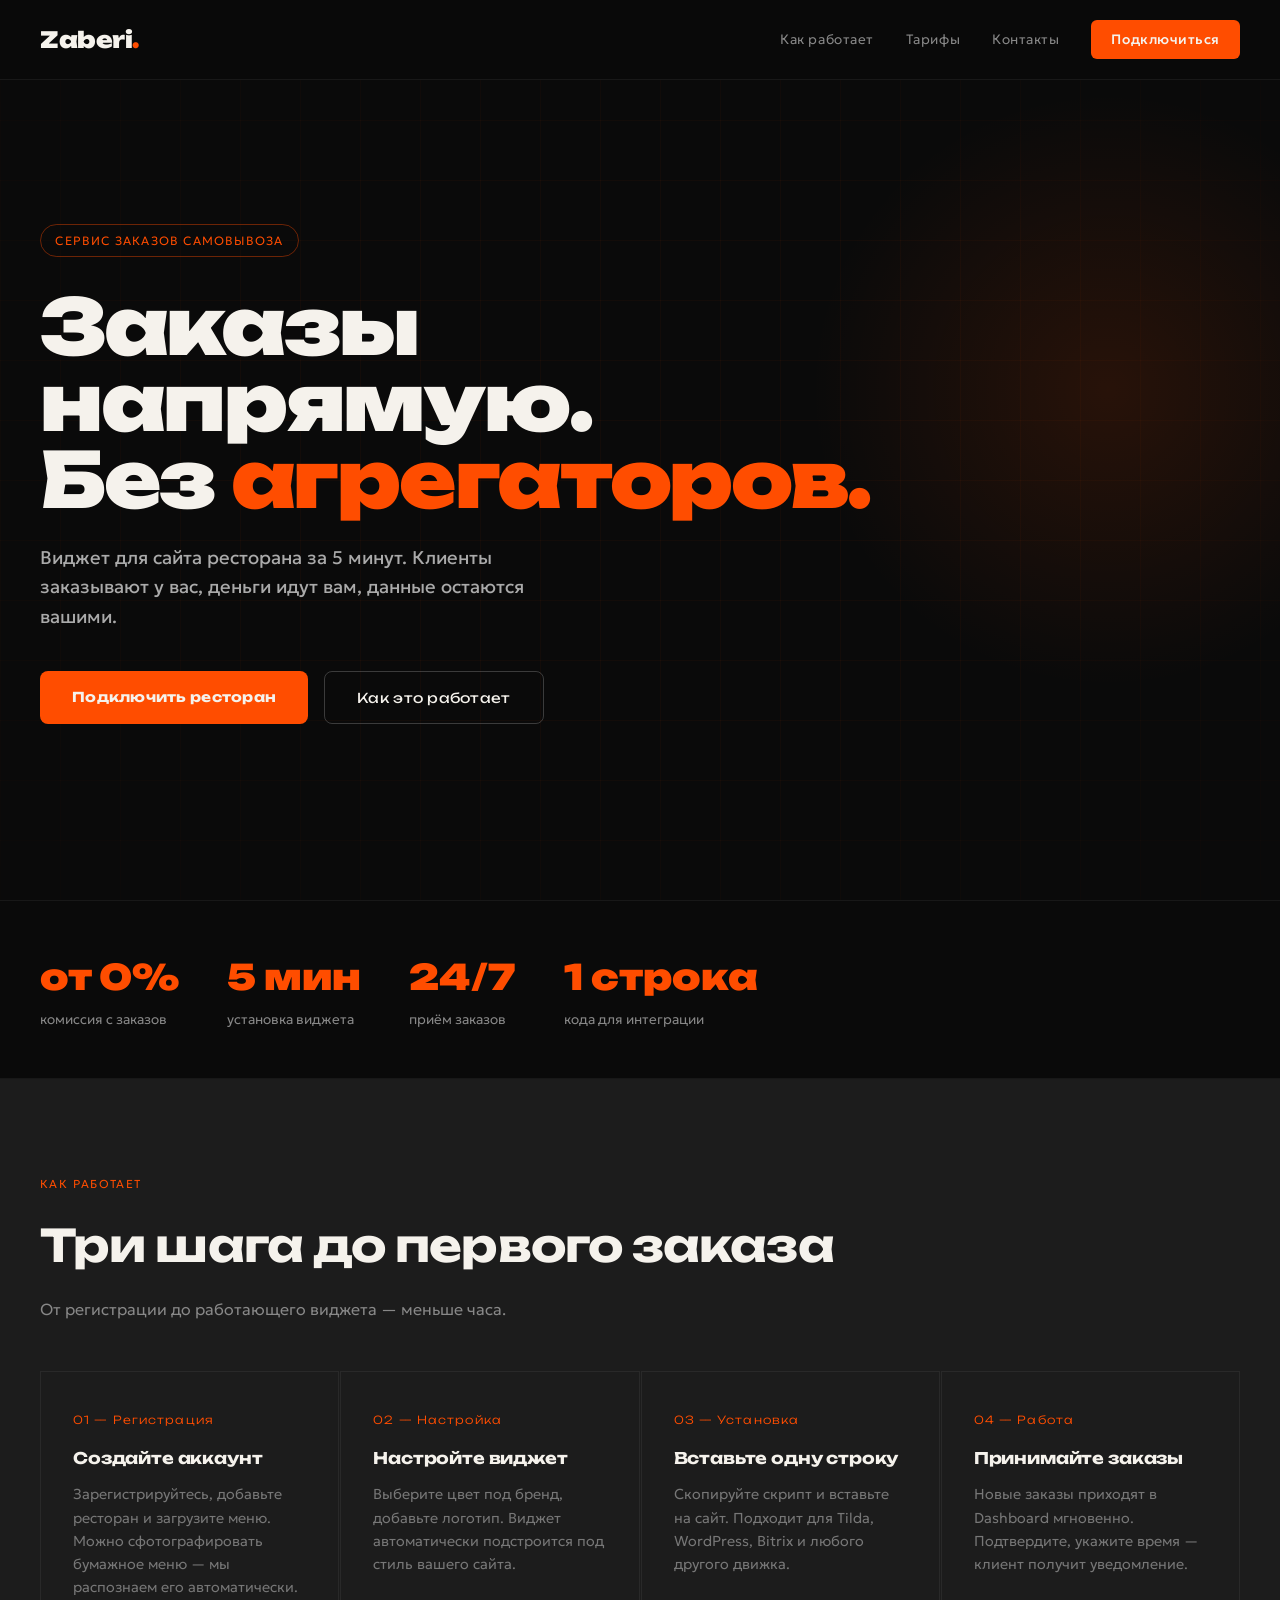
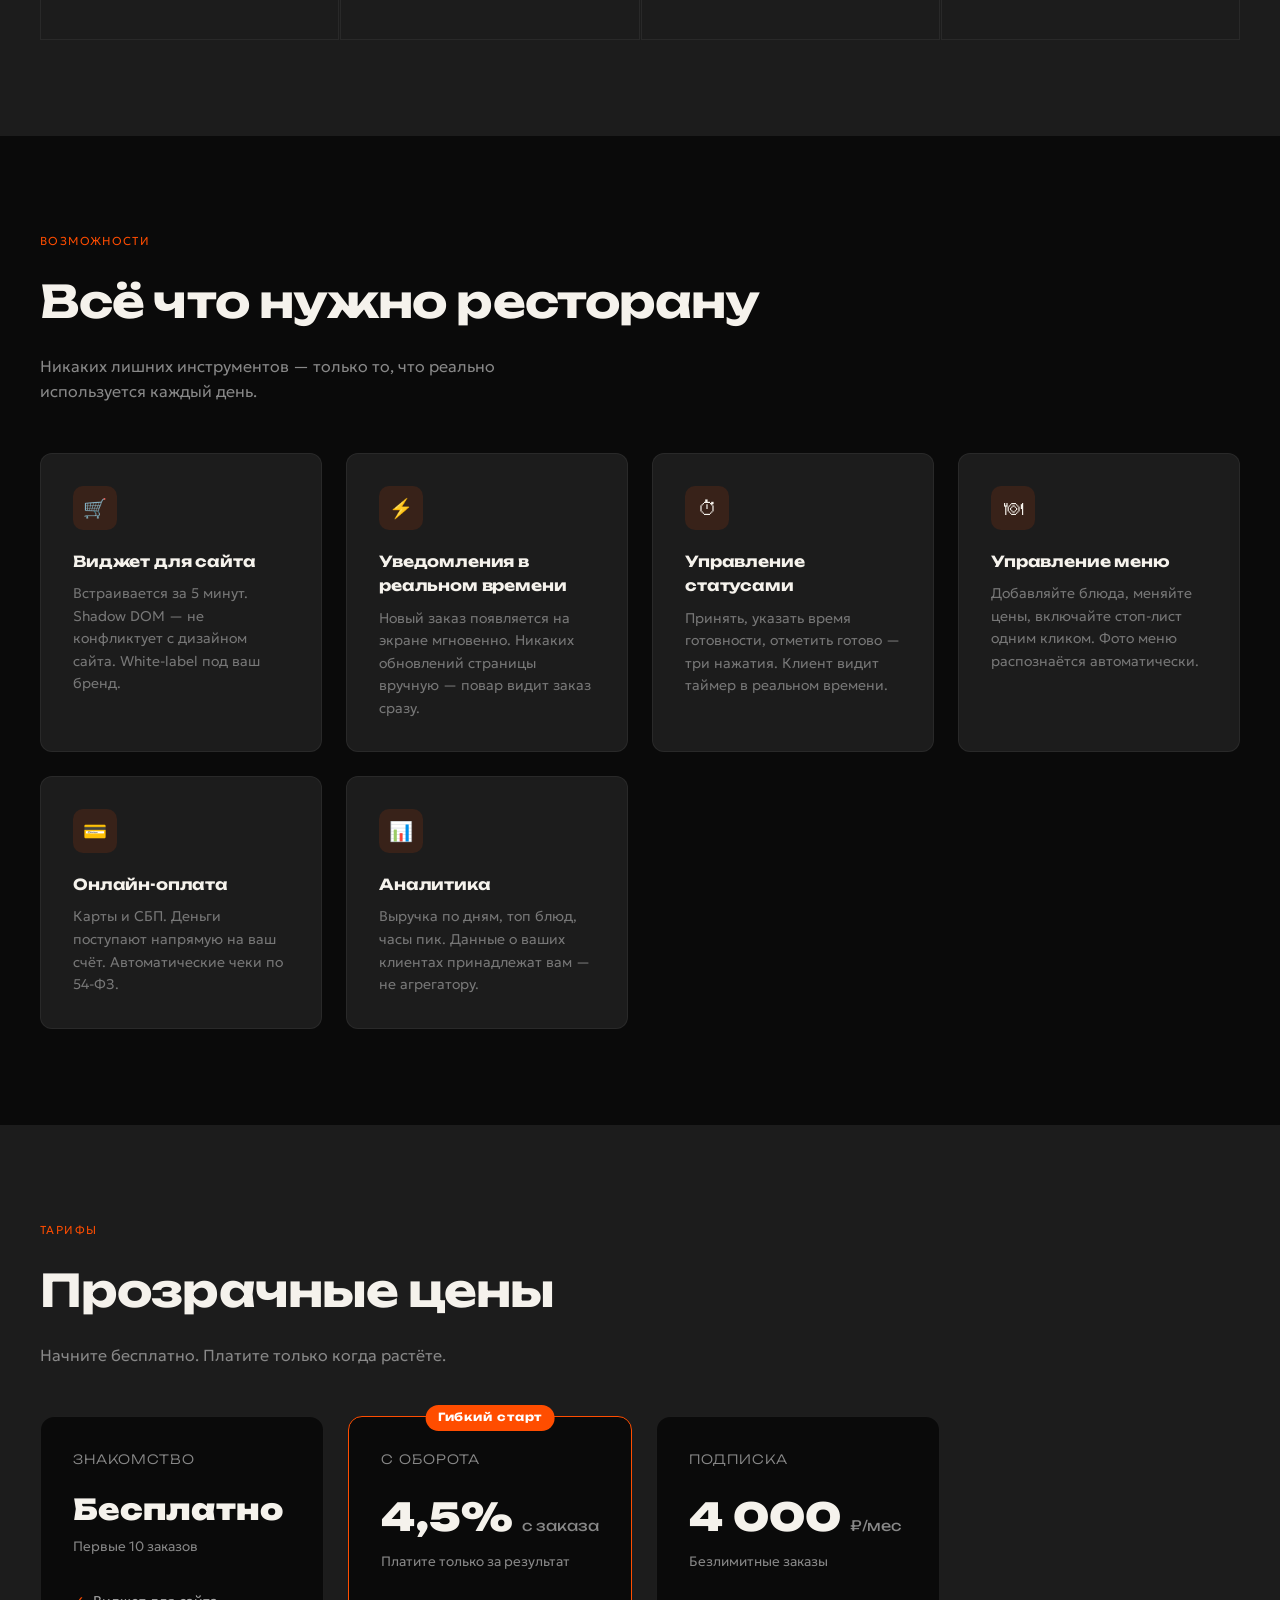
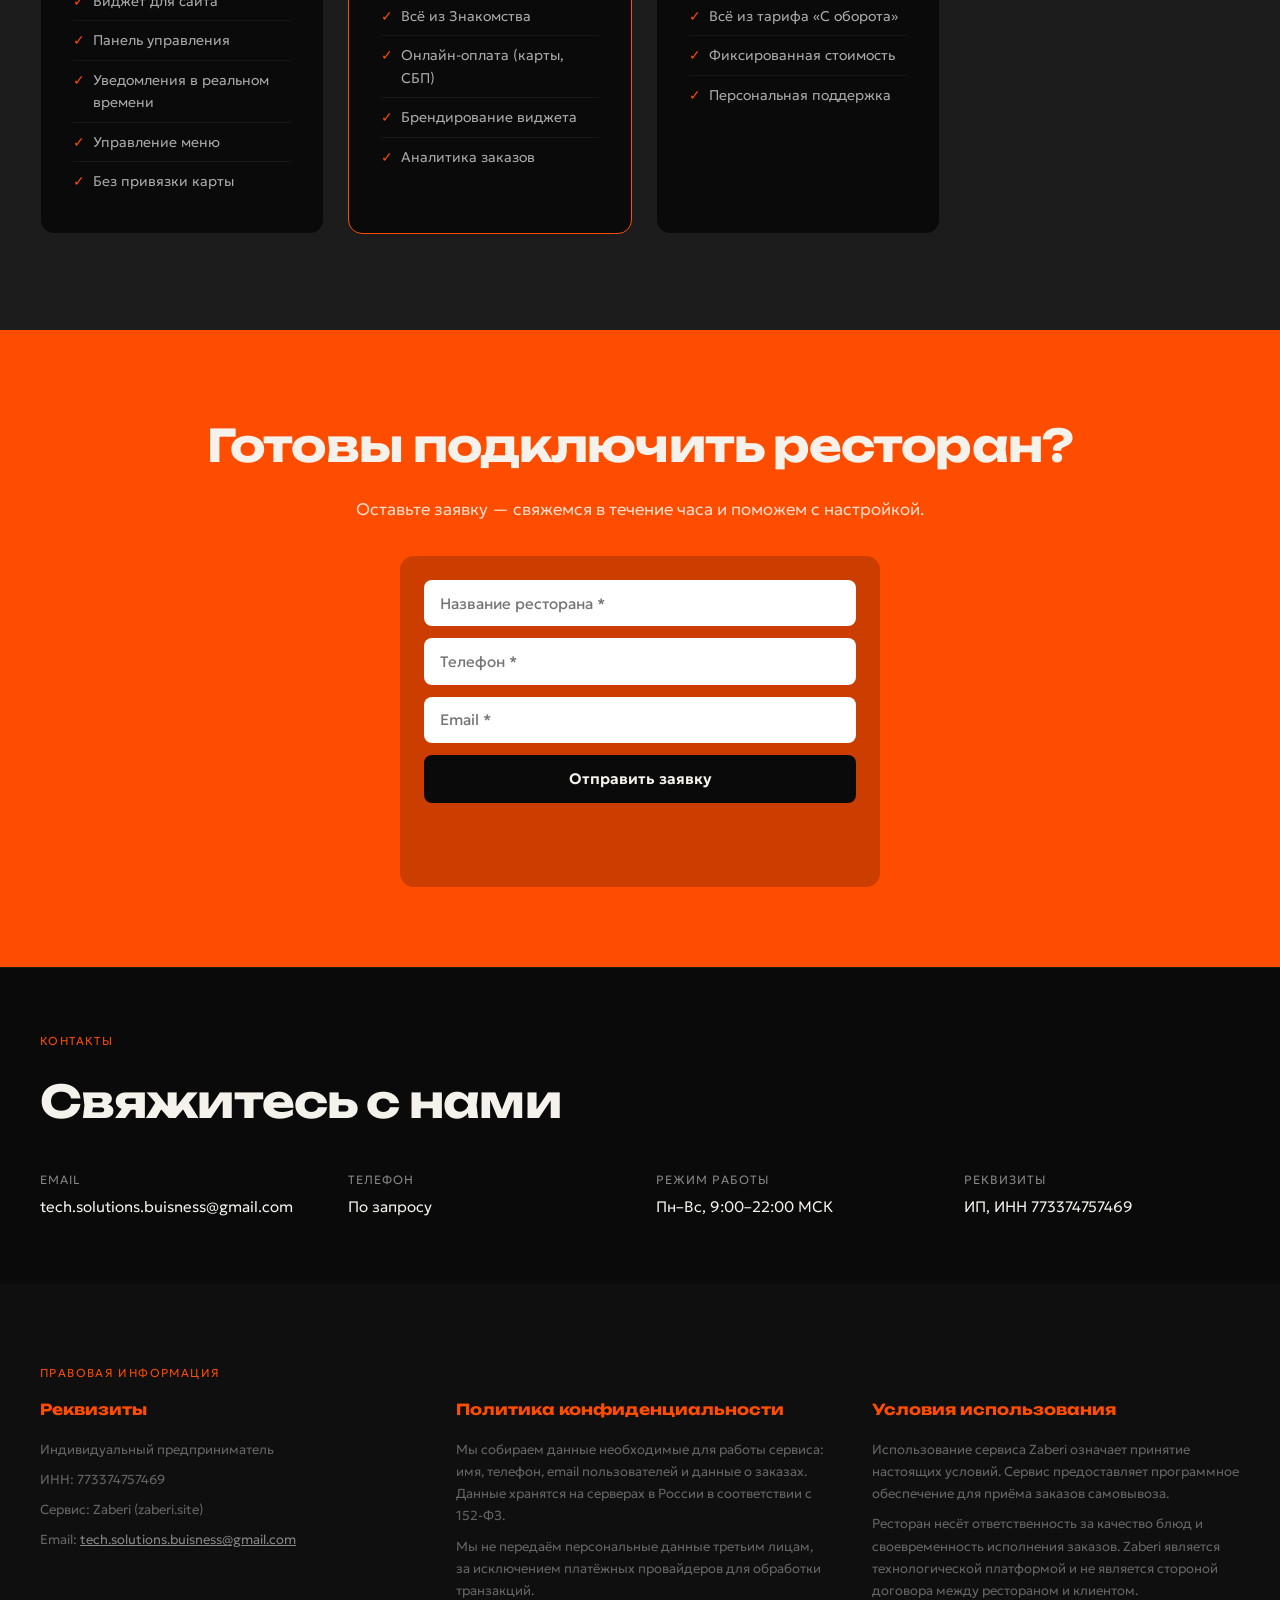
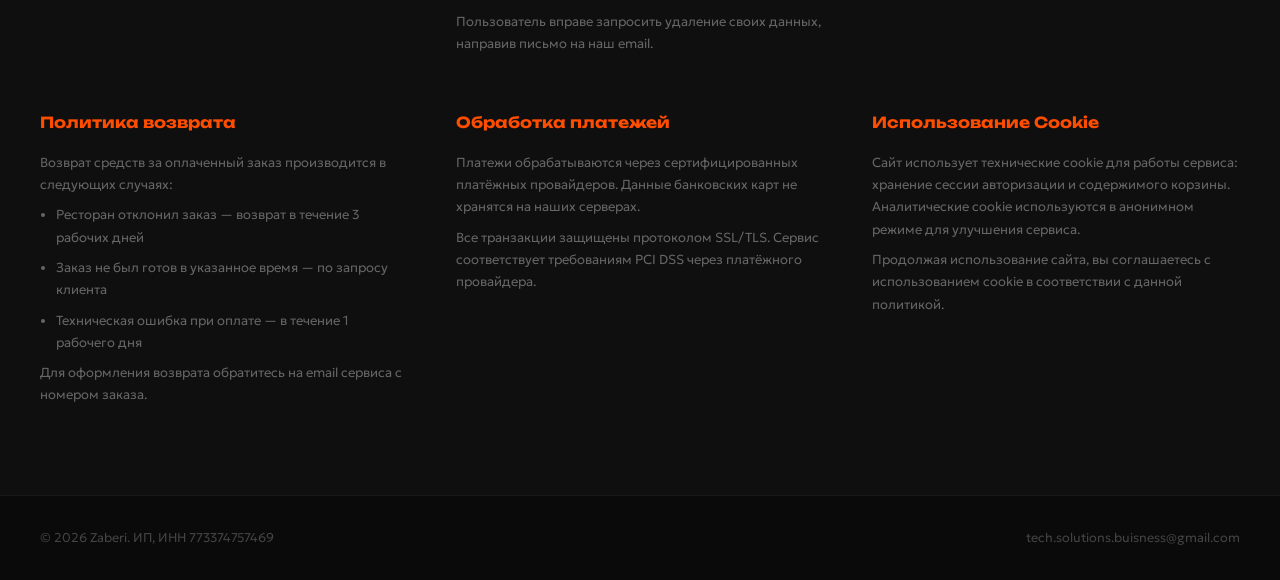
==== index.html @ ea21b04e "Кнопки ведут к форме" ====
<!DOCTYPE html>
<html lang="ru">
<head>
  <meta charset="UTF-8">
  <meta name="viewport" content="width=device-width, initial-scale=1.0">
  <title>Zaberi — Заказы самовывоза для ресторанов | zaberi.site</title>
  <link rel="preconnect" href="https://fonts.googleapis.com">
  <link href="https://fonts.googleapis.com/css2?family=Unbounded:wght@400;700;900&family=Geologica:wght@300;400;500&display=swap" rel="stylesheet">
  <style>
    *, *::before, *::after { box-sizing: border-box; margin: 0; padding: 0; }

    :root {
      --black: #0A0A0A;
      --white: #F5F2EC;
      --orange: #FF4D00;
      --orange-soft: #FF6B2B;
      --gray: #1C1C1C;
      --gray-mid: #2E2E2E;
      --gray-text: #888;
      --font-display: 'Unbounded', sans-serif;
      --font-body: 'Geologica', sans-serif;
    }

    html { scroll-behavior: smooth; }

    body {
      background: var(--black);
      color: var(--white);
      font-family: var(--font-body);
      font-weight: 300;
      line-height: 1.6;
      overflow-x: hidden;
    }

    /* NAV */
    nav {
      position: fixed; top: 0; left: 0; right: 0; z-index: 100;
      padding: 1.25rem 2.5rem;
      display: flex; align-items: center; justify-content: space-between;
      background: rgba(10,10,10,0.85);
      backdrop-filter: blur(12px);
      border-bottom: 1px solid rgba(255,255,255,0.06);
    }
    .logo {
      font-family: var(--font-display);
      font-weight: 900;
      font-size: 1.4rem;
      color: var(--white);
      letter-spacing: -0.02em;
    }
    .logo span { color: var(--orange); }
    nav a {
      color: var(--gray-text);
      text-decoration: none;
      font-size: 0.85rem;
      letter-spacing: 0.04em;
      transition: color 0.2s;
    }
    nav a:hover { color: var(--white); }
    .nav-links { display: flex; gap: 2rem; align-items: center; }
    .nav-cta {
      background: var(--orange);
      color: var(--white) !important;
      padding: 0.55rem 1.25rem;
      border-radius: 6px;
      font-weight: 500;
      transition: background 0.2s !important;
    }
    .nav-cta:hover { background: var(--orange-soft) !important; }

    /* HERO */
    .hero {
      min-height: 100vh;
      padding: 8rem 2.5rem 5rem;
      display: flex;
      flex-direction: column;
      justify-content: center;
      position: relative;
      overflow: hidden;
    }
    .hero-grid {
      position: absolute; inset: 0;
      background-image: linear-gradient(rgba(255,77,0,0.04) 1px, transparent 1px),
                        linear-gradient(90deg, rgba(255,77,0,0.04) 1px, transparent 1px);
      background-size: 60px 60px;
      mask-image: radial-gradient(ellipse 80% 80% at 50% 50%, black 40%, transparent 100%);
    }
    .hero-glow {
      position: absolute;
      width: 600px; height: 600px;
      background: radial-gradient(circle, rgba(255,77,0,0.12) 0%, transparent 70%);
      top: 10%; right: -10%;
      pointer-events: none;
    }
    .hero-content { position: relative; max-width: 900px; }
    .hero-tag {
      display: inline-block;
      border: 1px solid rgba(255,77,0,0.4);
      color: var(--orange);
      padding: 0.35rem 0.9rem;
      border-radius: 20px;
      font-size: 0.75rem;
      letter-spacing: 0.1em;
      text-transform: uppercase;
      margin-bottom: 2rem;
      animation: fadeUp 0.6s ease both;
    }
    h1 {
      font-family: var(--font-display);
      font-weight: 900;
      font-size: clamp(2.8rem, 6vw, 5.5rem);
      line-height: 1.0;
      letter-spacing: -0.03em;
      margin-bottom: 1.5rem;
      animation: fadeUp 0.6s 0.1s ease both;
    }
    h1 em { color: var(--orange); font-style: normal; }
    .hero-sub {
      font-size: 1.15rem;
      color: #AAA;
      max-width: 560px;
      margin-bottom: 2.5rem;
      font-weight: 400;
      animation: fadeUp 0.6s 0.2s ease both;
    }
    .hero-btns {
      display: flex; gap: 1rem; flex-wrap: wrap;
      animation: fadeUp 0.6s 0.3s ease both;
    }
    .btn-primary {
      background: var(--orange);
      color: var(--white);
      padding: 0.9rem 2rem;
      border-radius: 8px;
      font-family: var(--font-display);
      font-size: 0.85rem;
      font-weight: 700;
      letter-spacing: 0.02em;
      text-decoration: none;
      transition: transform 0.15s, background 0.15s;
      display: inline-block;
    }
    .btn-primary:hover { background: var(--orange-soft); transform: translateY(-2px); }
    .btn-secondary {
      background: transparent;
      color: var(--white);
      padding: 0.9rem 2rem;
      border-radius: 8px;
      font-family: var(--font-display);
      font-size: 0.85rem;
      font-weight: 400;
      letter-spacing: 0.02em;
      text-decoration: none;
      border: 1px solid rgba(255,255,255,0.2);
      transition: border-color 0.15s;
      display: inline-block;
    }
    .btn-secondary:hover { border-color: rgba(255,255,255,0.5); }

    /* STATS */
    .stats {
      display: flex; gap: 3rem; flex-wrap: wrap;
      padding: 3rem 2.5rem;
      border-top: 1px solid rgba(255,255,255,0.06);
      border-bottom: 1px solid rgba(255,255,255,0.06);
    }
    .stat-item {}
    .stat-num {
      font-family: var(--font-display);
      font-size: 2.2rem;
      font-weight: 900;
      color: var(--orange);
    }
    .stat-label { font-size: 0.85rem; color: var(--gray-text); margin-top: 0.2rem; }

    /* SECTION */
    section { padding: 6rem 2.5rem; }
    .section-tag {
      font-size: 0.72rem;
      letter-spacing: 0.12em;
      text-transform: uppercase;
      color: var(--orange);
      margin-bottom: 1rem;
    }
    h2 {
      font-family: var(--font-display);
      font-weight: 700;
      font-size: clamp(1.8rem, 3.5vw, 3rem);
      letter-spacing: -0.02em;
      margin-bottom: 1rem;
    }
    .section-sub { color: #888; font-size: 1rem; max-width: 480px; margin-bottom: 3rem; }

    /* HOW IT WORKS */
    .how { background: var(--gray); }
    .steps { display: grid; grid-template-columns: repeat(auto-fit, minmax(220px, 1fr)); gap: 1px; }
    .step {
      background: var(--gray);
      padding: 2.5rem 2rem;
      border: 1px solid rgba(255,255,255,0.06);
      position: relative;
    }
    .step-num {
      font-family: var(--font-display);
      font-size: 0.7rem;
      color: var(--orange);
      letter-spacing: 0.1em;
      margin-bottom: 1rem;
    }
    .step h3 {
      font-family: var(--font-display);
      font-size: 1rem;
      font-weight: 700;
      margin-bottom: 0.75rem;
      letter-spacing: -0.01em;
    }
    .step p { font-size: 0.9rem; color: #777; line-height: 1.6; }

    /* FEATURES */
    .features-grid { display: grid; grid-template-columns: repeat(auto-fit, minmax(280px, 1fr)); gap: 1.5rem; }
    .feature {
      background: var(--gray);
      border: 1px solid rgba(255,255,255,0.06);
      border-radius: 12px;
      padding: 2rem;
      transition: border-color 0.2s;
    }
    .feature:hover { border-color: rgba(255,77,0,0.3); }
    .feature-icon {
      width: 44px; height: 44px;
      background: rgba(255,77,0,0.12);
      border-radius: 10px;
      display: flex; align-items: center; justify-content: center;
      margin-bottom: 1.25rem;
      font-size: 1.2rem;
    }
    .feature h3 {
      font-family: var(--font-display);
      font-size: 0.95rem;
      font-weight: 700;
      margin-bottom: 0.5rem;
      letter-spacing: -0.01em;
    }
    .feature p { font-size: 0.88rem; color: #777; }

    /* PRICING */
    .pricing { background: var(--gray); }
    .pricing-grid { display: grid; grid-template-columns: repeat(auto-fit, minmax(260px, 1fr)); gap: 1.5rem; max-width: 900px; }
    .plan {
      background: var(--black);
      border: 1px solid rgba(255,255,255,0.08);
      border-radius: 14px;
      padding: 2rem;
    }
    .plan.featured {
      border-color: var(--orange);
      position: relative;
    }
    .plan-badge {
      position: absolute; top: -12px; left: 50%; transform: translateX(-50%);
      background: var(--orange);
      color: white;
      font-size: 0.7rem;
      font-family: var(--font-display);
      font-weight: 700;
      letter-spacing: 0.08em;
      padding: 0.25rem 0.75rem;
      border-radius: 20px;
      white-space: nowrap;
    }
    .plan-name {
      font-family: var(--font-display);
      font-size: 0.8rem;
      color: var(--gray-text);
      letter-spacing: 0.08em;
      text-transform: uppercase;
      margin-bottom: 1rem;
    }
    .plan-price {
      font-family: var(--font-display);
      font-size: 2.4rem;
      font-weight: 900;
      margin-bottom: 0.25rem;
    }
    .plan-price span { font-size: 1rem; font-weight: 400; color: var(--gray-text); }
    .plan-desc { font-size: 0.85rem; color: var(--gray-text); margin-bottom: 1.5rem; }
    .plan-features { list-style: none; }
    .plan-features li {
      font-size: 0.88rem;
      color: #AAA;
      padding: 0.5rem 0;
      border-bottom: 1px solid rgba(255,255,255,0.06);
      display: flex; gap: 0.5rem;
    }
    .plan-features li:last-child { border-bottom: none; }
    .plan-features li::before { content: '✓'; color: var(--orange); flex-shrink: 0; }

    /* CTA BAND */
    .cta-band {
      background: var(--orange);
      padding: 5rem 2.5rem;
      text-align: center;
    }
    .cta-band h2 { color: var(--white); margin-bottom: 1rem; }
    .cta-band p { color: rgba(255,255,255,0.8); margin-bottom: 2rem; font-size: 1.05rem; }
    .btn-white {
      background: var(--white);
      color: var(--orange);
      padding: 0.9rem 2.5rem;
      border-radius: 8px;
      font-family: var(--font-display);
      font-size: 0.85rem;
      font-weight: 700;
      text-decoration: none;
      display: inline-block;
      transition: transform 0.15s;
    }
    .btn-white:hover { transform: translateY(-2px); }

    /* LEGAL */
    .legal { background: #0F0F0F; padding: 5rem 2.5rem; }
    .legal-grid { display: grid; grid-template-columns: repeat(auto-fit, minmax(300px, 1fr)); gap: 3rem; }
    .legal-block h3 {
      font-family: var(--font-display);
      font-size: 0.95rem;
      font-weight: 700;
      margin-bottom: 1rem;
      color: var(--orange);
    }
    .legal-block p, .legal-block li {
      font-size: 0.82rem;
      color: #666;
      line-height: 1.7;
      margin-bottom: 0.5rem;
    }
    .legal-block ul { padding-left: 1rem; }
    .legal-block a { color: #888; }

    /* CONTACTS */
    .contacts { padding: 4rem 2.5rem; border-top: 1px solid rgba(255,255,255,0.06); }
    .contacts h2 { margin-bottom: 2rem; }
    .contact-grid { display: grid; grid-template-columns: repeat(auto-fit, minmax(200px, 1fr)); gap: 2rem; }
    .contact-item .label { font-size: 0.75rem; color: var(--gray-text); letter-spacing: 0.08em; text-transform: uppercase; margin-bottom: 0.4rem; }
    .contact-item .value { font-size: 0.95rem; color: var(--white); }
    .contact-item a { color: var(--white); text-decoration: none; }
    .contact-item a:hover { color: var(--orange); }

    /* FOOTER */
    footer {
      padding: 2rem 2.5rem;
      border-top: 1px solid rgba(255,255,255,0.06);
      display: flex; justify-content: space-between; align-items: center;
      flex-wrap: wrap; gap: 1rem;
    }
    footer p { font-size: 0.8rem; color: #444; }

    @keyframes fadeUp {
      from { opacity: 0; transform: translateY(20px); }
      to { opacity: 1; transform: translateY(0); }
    }

    @media (max-width: 600px) {
      nav { padding: 1rem 1.25rem; }
      .nav-links { gap: 1rem; }
      .hero { padding: 7rem 1.25rem 4rem; }
      section { padding: 4rem 1.25rem; }
      .stats { padding: 2rem 1.25rem; gap: 2rem; }
      .legal { padding: 4rem 1.25rem; }
      .contacts { padding: 3rem 1.25rem; }
      footer { padding: 1.5rem 1.25rem; flex-direction: column; text-align: center; }
    }
  </style>
</head>
<body>

<!-- NAV -->
<nav>
  <div class="logo">Zaberi<span>.</span></div>
  <div class="nav-links">
    <a href="#how">Как работает</a>
    <a href="#pricing">Тарифы</a>
    <a href="#contacts">Контакты</a>
    <a href="#cta" class="nav-cta">Подключиться</a>
  </div>
</nav>

<!-- HERO -->
<section class="hero">
  <div class="hero-grid"></div>
  <div class="hero-glow"></div>
  <div class="hero-content">
    <div class="hero-tag">Сервис заказов самовывоза</div>
    <h1>Заказы напрямую.<br>Без <em>агрегаторов.</em></h1>
    <p class="hero-sub">Виджет для сайта ресторана за 5 минут. Клиенты заказывают у вас, деньги идут вам, данные остаются вашими.</p>
    <div class="hero-btns">
      <a href="#cta" class="btn-primary">Подключить ресторан</a>
      <a href="#how" class="btn-secondary">Как это работает</a>
    </div>
  </div>
</section>

<!-- STATS -->
<div class="stats">
  <div class="stat-item">
    <div class="stat-num">от 0%</div>
    <div class="stat-label">комиссия с заказов</div>
  </div>
  <div class="stat-item">
    <div class="stat-num">5 мин</div>
    <div class="stat-label">установка виджета</div>
  </div>
  <div class="stat-item">
    <div class="stat-num">24/7</div>
    <div class="stat-label">приём заказов</div>
  </div>
  <div class="stat-item">
    <div class="stat-num">1 строка</div>
    <div class="stat-label">кода для интеграции</div>
  </div>
</div>

<!-- HOW IT WORKS -->
<section class="how" id="how">
  <div class="section-tag">Как работает</div>
  <h2>Три шага до первого заказа</h2>
  <p class="section-sub">От регистрации до работающего виджета — меньше часа.</p>
  <div class="steps">
    <div class="step">
      <div class="step-num">01 — Регистрация</div>
      <h3>Создайте аккаунт</h3>
      <p>Зарегистрируйтесь, добавьте ресторан и загрузите меню. Можно сфотографировать бумажное меню — мы распознаем его автоматически.</p>
    </div>
    <div class="step">
      <div class="step-num">02 — Настройка</div>
      <h3>Настройте виджет</h3>
      <p>Выберите цвет под бренд, добавьте логотип. Виджет автоматически подстроится под стиль вашего сайта.</p>
    </div>
    <div class="step">
      <div class="step-num">03 — Установка</div>
      <h3>Вставьте одну строку</h3>
      <p>Скопируйте скрипт и вставьте на сайт. Подходит для Tilda, WordPress, Bitrix и любого другого движка.</p>
    </div>
    <div class="step">
      <div class="step-num">04 — Работа</div>
      <h3>Принимайте заказы</h3>
      <p>Новые заказы приходят в Dashboard мгновенно. Подтвердите, укажите время — клиент получит уведомление.</p>
    </div>
  </div>
</section>

<!-- FEATURES -->
<section id="features">
  <div class="section-tag">Возможности</div>
  <h2>Всё что нужно ресторану</h2>
  <p class="section-sub">Никаких лишних инструментов — только то, что реально используется каждый день.</p>
  <div class="features-grid">
    <div class="feature">
      <div class="feature-icon">🛒</div>
      <h3>Виджет для сайта</h3>
      <p>Встраивается за 5 минут. Shadow DOM — не конфликтует с дизайном сайта. White-label под ваш бренд.</p>
    </div>
    <div class="feature">
      <div class="feature-icon">⚡</div>
      <h3>Уведомления в реальном времени</h3>
      <p>Новый заказ появляется на экране мгновенно. Никаких обновлений страницы вручную — повар видит заказ сразу.</p>
    </div>
    <div class="feature">
      <div class="feature-icon">⏱</div>
      <h3>Управление статусами</h3>
      <p>Принять, указать время готовности, отметить готово — три нажатия. Клиент видит таймер в реальном времени.</p>
    </div>
    <div class="feature">
      <div class="feature-icon">🍽</div>
      <h3>Управление меню</h3>
      <p>Добавляйте блюда, меняйте цены, включайте стоп-лист одним кликом. Фото меню распознаётся автоматически.</p>
    </div>
    <div class="feature">
      <div class="feature-icon">💳</div>
      <h3>Онлайн-оплата</h3>
      <p>Карты и СБП. Деньги поступают напрямую на ваш счёт. Автоматические чеки по 54-ФЗ.</p>
    </div>
    <div class="feature">
      <div class="feature-icon">📊</div>
      <h3>Аналитика</h3>
      <p>Выручка по дням, топ блюд, часы пик. Данные о ваших клиентах принадлежат вам — не агрегатору.</p>
    </div>
  </div>
</section>

<!-- PRICING -->
<section class="pricing" id="pricing">
  <div class="section-tag">Тарифы</div>
  <h2>Прозрачные цены</h2>
  <p class="section-sub">Начните бесплатно. Платите только когда растёте.</p>
  <div class="pricing-grid">
    <div class="plan">
      <div class="plan-name">Знакомство</div>
      <div class="plan-price" style="font-size:1.8rem">Бесплатно</div>
      <div class="plan-desc">Первые 10 заказов</div>
      <ul class="plan-features">
        <li>Виджет для сайта</li>
        <li>Панель управления</li>
        <li>Уведомления в реальном времени</li>
        <li>Управление меню</li>
        <li>Без привязки карты</li>
      </ul>
    </div>
    <div class="plan featured">
      <div class="plan-badge">Гибкий старт</div>
      <div class="plan-name">С оборота</div>
      <div class="plan-price">4,5% <span style="font-size:0.9rem;font-weight:400;color:var(--gray-text)">с заказа</span></div>
      <div class="plan-desc">Платите только за результат</div>
      <ul class="plan-features">
        <li>Всё из Знакомства</li>
        <li>Онлайн-оплата (карты, СБП)</li>
        <li>Брендирование виджета</li>
        <li>Аналитика заказов</li>
      </ul>
    </div>
    <div class="plan">
      <div class="plan-name">Подписка</div>
      <div class="plan-price">4 000 <span style="font-size:0.9rem;font-weight:400;color:var(--gray-text)">₽/мес</span></div>
      <div class="plan-desc">Безлимитные заказы</div>
      <ul class="plan-features">
        <li>Всё из тарифа «С оборота»</li>
        <li>Фиксированная стоимость</li>
        <li>Персональная поддержка</li>
      </ul>
    </div>
  </div>
</section>

<!-- CTA -->
<div class="cta-band" id="cta">
  <h2>Готовы подключить ресторан?</h2>
  <p>Оставьте заявку — свяжемся в течение часа и поможем с настройкой.</p>

  <div style="max-width:480px;margin:2rem auto 0;background:rgba(0,0,0,0.2);border-radius:14px;padding:1.5rem">
    <div style="display:flex;flex-direction:column;gap:0.75rem" id="lead-form">
      <input id="lf-name" type="text" placeholder="Название ресторана *" style="padding:0.85rem 1rem;border-radius:8px;border:none;font-size:0.95rem;font-family:inherit;outline:none">
      <input id="lf-phone" type="tel" placeholder="Телефон *" style="padding:0.85rem 1rem;border-radius:8px;border:none;font-size:0.95rem;font-family:inherit;outline:none">
      <input id="lf-email" type="email" placeholder="Email *" style="padding:0.85rem 1rem;border-radius:8px;border:none;font-size:0.95rem;font-family:inherit;outline:none">
      <button onclick="sendLead()" id="lf-btn" style="background:var(--black);color:var(--white);border:none;border-radius:8px;padding:0.9rem;font-family:inherit;font-size:0.95rem;font-weight:600;cursor:pointer;transition:opacity 0.2s">
        Отправить заявку
      </button>
      <p id="lf-msg" style="font-size:0.85rem;min-height:1.2em;text-align:center"></p>
    </div>
  </div>
</div>

<script>
async function sendLead() {
  var name = document.getElementById('lf-name').value.trim()
  var phone = document.getElementById('lf-phone').value.trim()
  var email = document.getElementById('lf-email').value.trim()
  var msg = document.getElementById('lf-msg')
  var btn = document.getElementById('lf-btn')

  if (!name || !phone || !email) {
    msg.style.color = '#ffccaa'
    msg.textContent = 'Пожалуйста, заполните все поля'
    return
  }

  btn.disabled = true
  btn.textContent = 'Отправляем...'
  msg.textContent = ''

  var text = '🆕 Новая заявка с zaberi.site\n\n' +
    '🏠 Ресторан: ' + name + '\n' +
    '📞 Телефон: ' + phone + '\n' +
    '📧 Email: ' + email

  try {
    var res = await fetch('https://api.telegram.org/bot8893118300:AAFxXuEAGPC-EEmIPkYfBCnHMxBLThKMVTI/sendMessage', {
      method: 'POST',
      headers: { 'Content-Type': 'application/json' },
      body: JSON.stringify({ chat_id: 6100151022, text: text })
    })
    var data = await res.json()
    if (data.ok) {
      msg.style.color = '#ccffcc'
      msg.textContent = '✓ Заявка отправлена! Свяжемся в течение часа.'
      document.getElementById('lf-name').value = ''
      document.getElementById('lf-phone').value = ''
      document.getElementById('lf-email').value = ''
      btn.textContent = 'Отправлено'
    } else {
      throw new Error('Ошибка')
    }
  } catch(e) {
    msg.style.color = '#ffccaa'
    msg.textContent = 'Ошибка отправки. Напишите нам на email.'
    btn.disabled = false
    btn.textContent = 'Отправить заявку'
  }
}
</script>

<!-- CONTACTS -->
<section class="contacts" id="contacts">
  <div class="section-tag">Контакты</div>
  <h2>Свяжитесь с нами</h2>
  <div class="contact-grid">
    <div class="contact-item">
      <div class="label">Email</div>
      <div class="value"><a href="mailto:tech.solutions.buisness@gmail.com">tech.solutions.buisness@gmail.com</a></div>
    </div>
    <div class="contact-item">
      <div class="label">Телефон</div>
      <div class="value">По запросу</div>
    </div>
    <div class="contact-item">
      <div class="label">Режим работы</div>
      <div class="value">Пн–Вс, 9:00–22:00 МСК</div>
    </div>
    <div class="contact-item">
      <div class="label">Реквизиты</div>
      <div class="value">ИП, ИНН 773374757469</div>
    </div>
  </div>
</section>

<!-- LEGAL -->
<section class="legal" id="legal">
  <div class="section-tag">Правовая информация</div>
  <div class="legal-grid">

    <div class="legal-block">
      <h3>Реквизиты</h3>
      <p>Индивидуальный предприниматель</p>
      <p>ИНН: 773374757469</p>
      <p>Сервис: Zaberi (zaberi.site)</p>
      <p>Email: <a href="mailto:tech.solutions.buisness@gmail.com">tech.solutions.buisness@gmail.com</a></p>
    </div>

    <div class="legal-block">
      <h3>Политика конфиденциальности</h3>
      <p>Мы собираем данные необходимые для работы сервиса: имя, телефон, email пользователей и данные о заказах. Данные хранятся на серверах в России в соответствии с 152-ФЗ.</p>
      <p>Мы не передаём персональные данные третьим лицам, за исключением платёжных провайдеров для обработки транзакций.</p>
      <p>Пользователь вправе запросить удаление своих данных, направив письмо на наш email.</p>
    </div>

    <div class="legal-block">
      <h3>Условия использования</h3>
      <p>Использование сервиса Zaberi означает принятие настоящих условий. Сервис предоставляет программное обеспечение для приёма заказов самовывоза.</p>
      <p>Ресторан несёт ответственность за качество блюд и своевременность исполнения заказов. Zaberi является технологической платформой и не является стороной договора между рестораном и клиентом.</p>
    </div>

    <div class="legal-block">
      <h3>Политика возврата</h3>
      <p>Возврат средств за оплаченный заказ производится в следующих случаях:</p>
      <ul>
        <li>Ресторан отклонил заказ — возврат в течение 3 рабочих дней</li>
        <li>Заказ не был готов в указанное время — по запросу клиента</li>
        <li>Техническая ошибка при оплате — в течение 1 рабочего дня</li>
      </ul>
      <p>Для оформления возврата обратитесь на email сервиса с номером заказа.</p>
    </div>

    <div class="legal-block">
      <h3>Обработка платежей</h3>
      <p>Платежи обрабатываются через сертифицированных платёжных провайдеров. Данные банковских карт не хранятся на наших серверах.</p>
      <p>Все транзакции защищены протоколом SSL/TLS. Сервис соответствует требованиям PCI DSS через платёжного провайдера.</p>
    </div>

    <div class="legal-block">
      <h3>Использование Cookie</h3>
      <p>Сайт использует технические cookie для работы сервиса: хранение сессии авторизации и содержимого корзины. Аналитические cookie используются в анонимном режиме для улучшения сервиса.</p>
      <p>Продолжая использование сайта, вы соглашаетесь с использованием cookie в соответствии с данной политикой.</p>
    </div>

  </div>
</section>

<!-- FOOTER -->
<footer>
  <p>© 2026 Zaberi. ИП, ИНН 773374757469</p>
  <p>tech.solutions.buisness@gmail.com</p>
</footer>

</body>
</html>
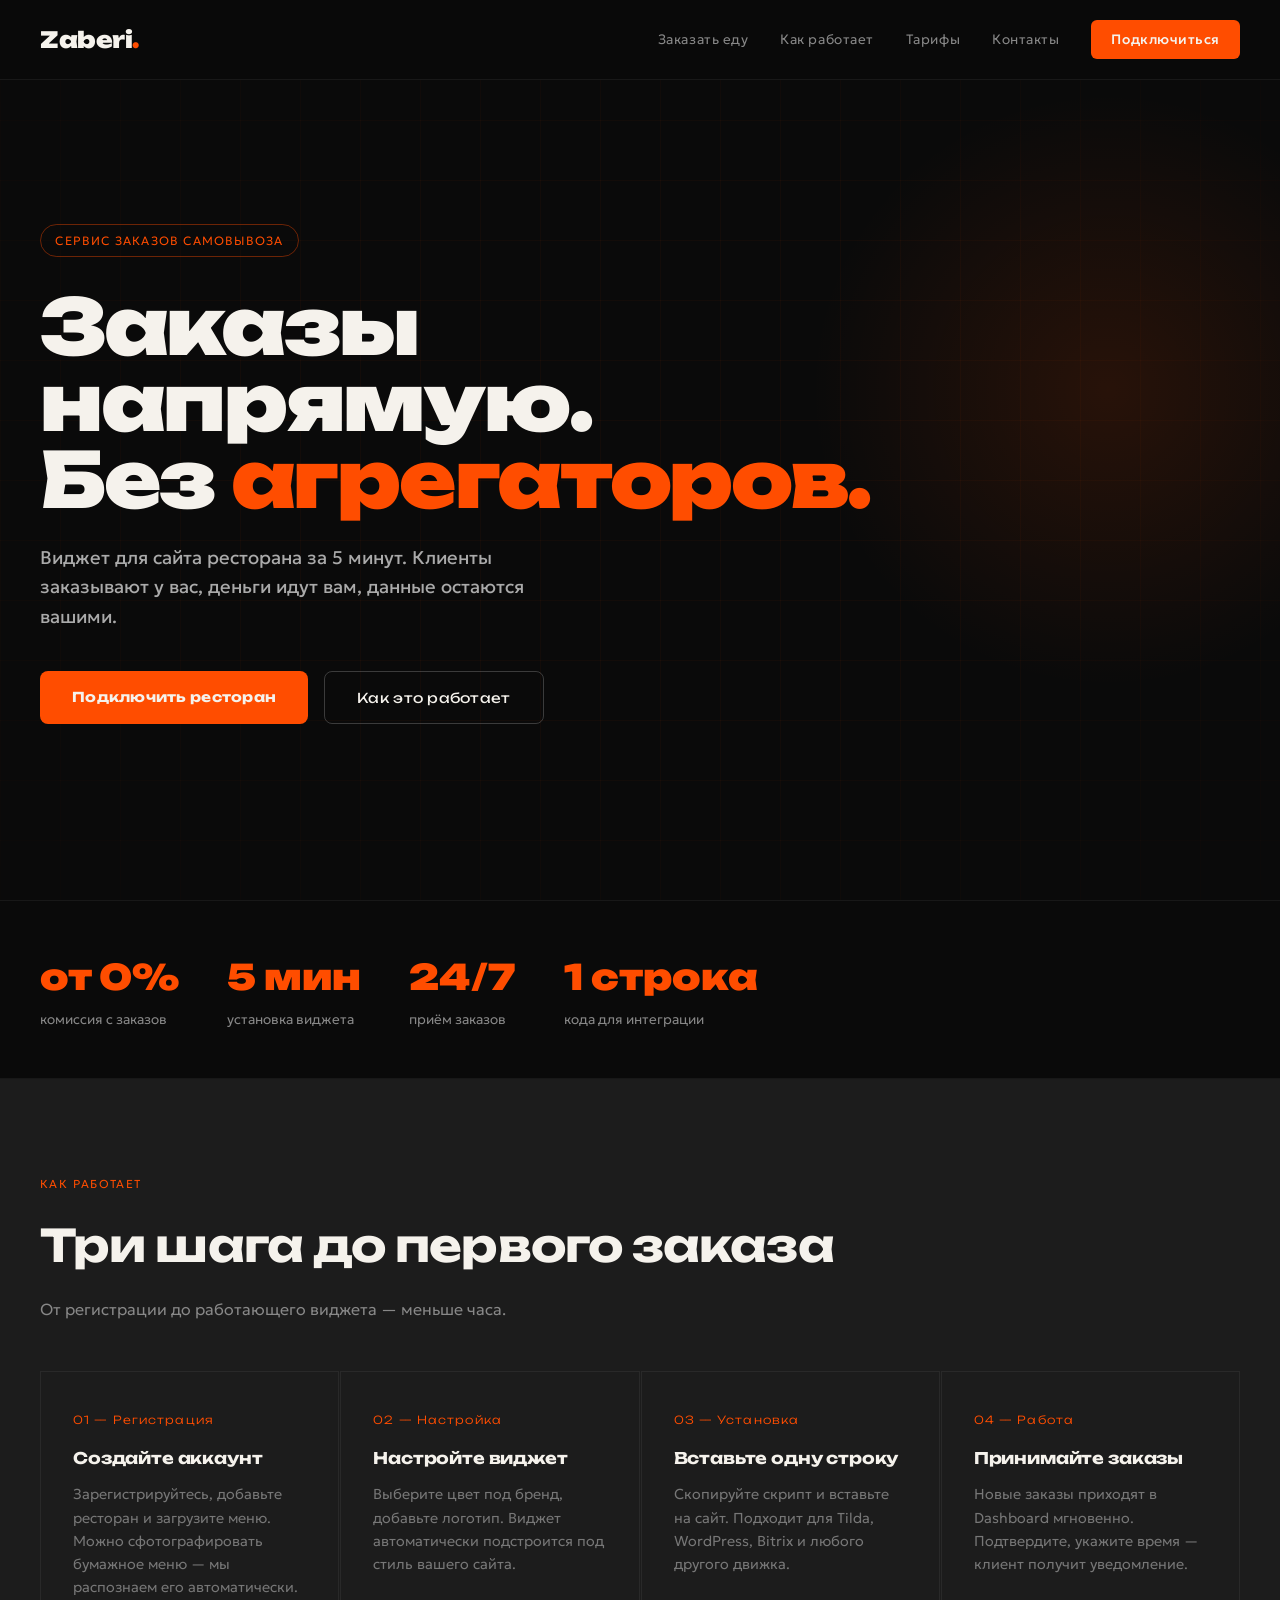
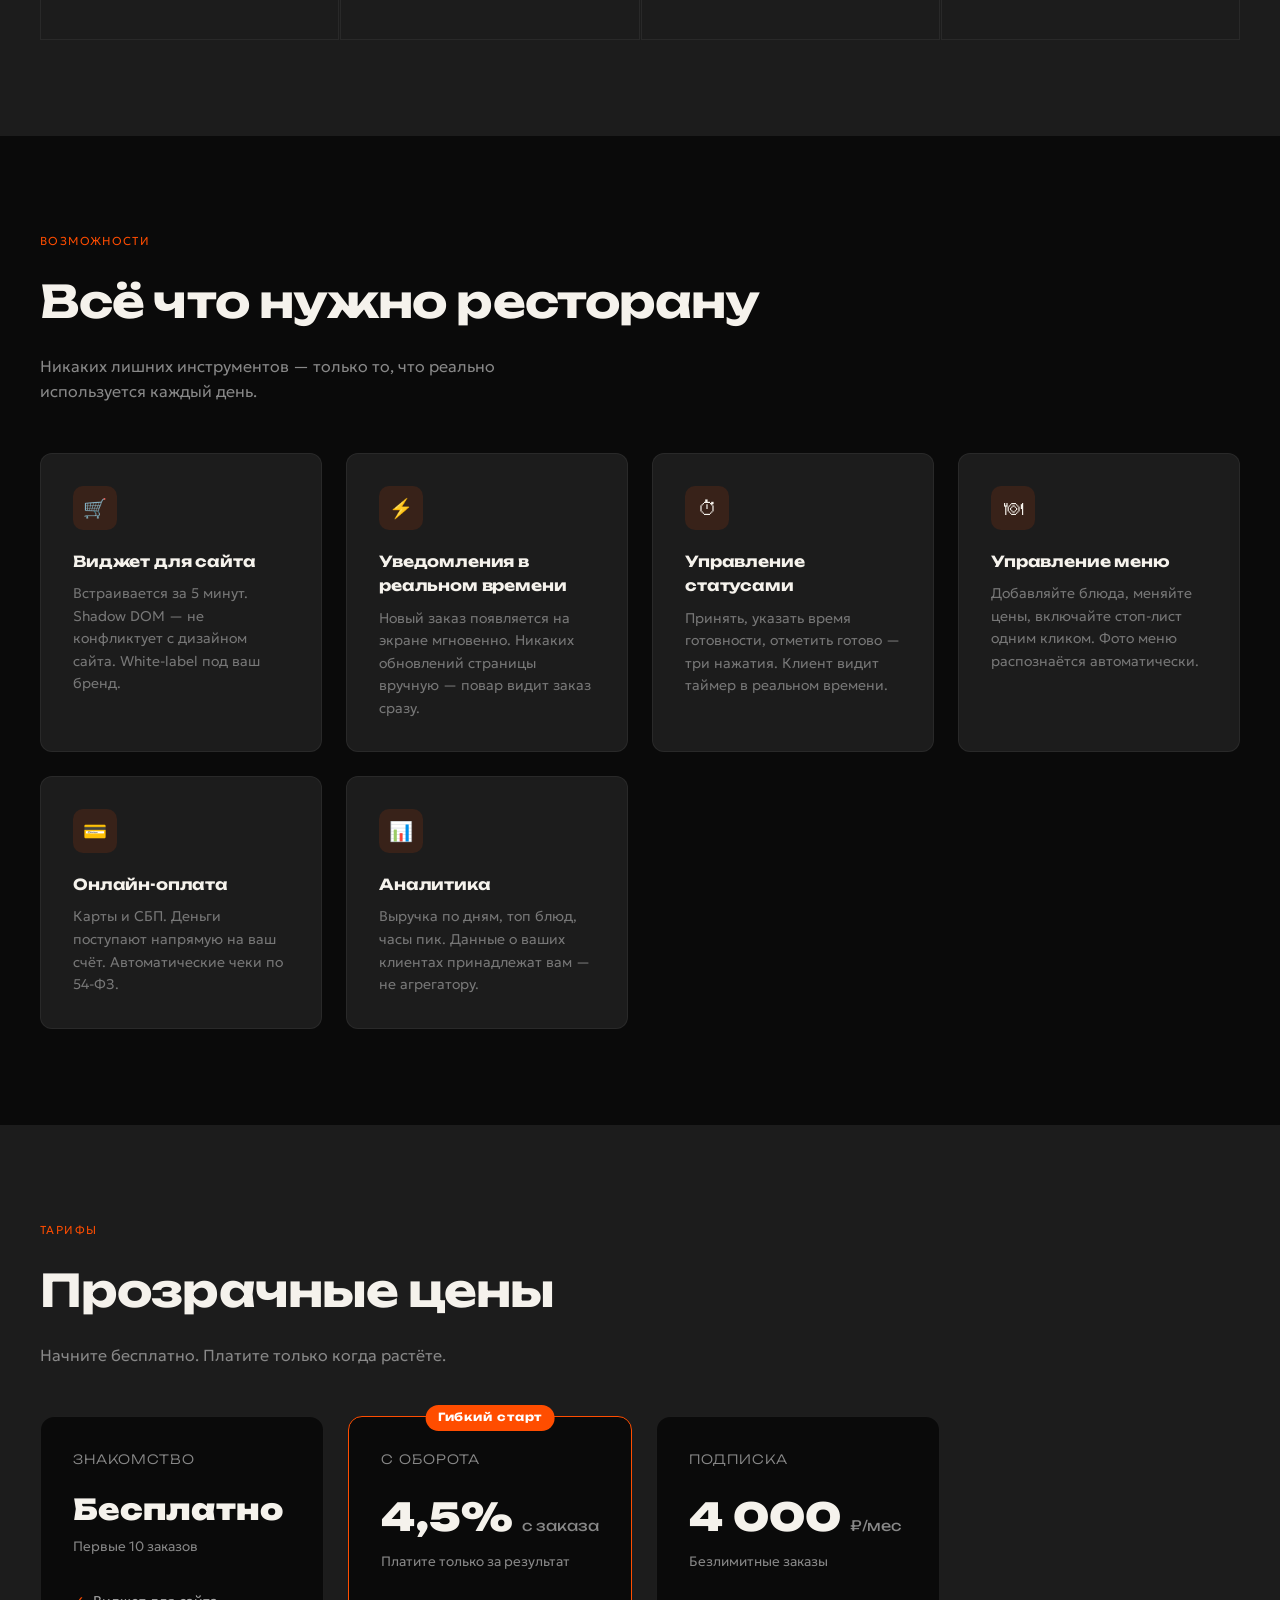
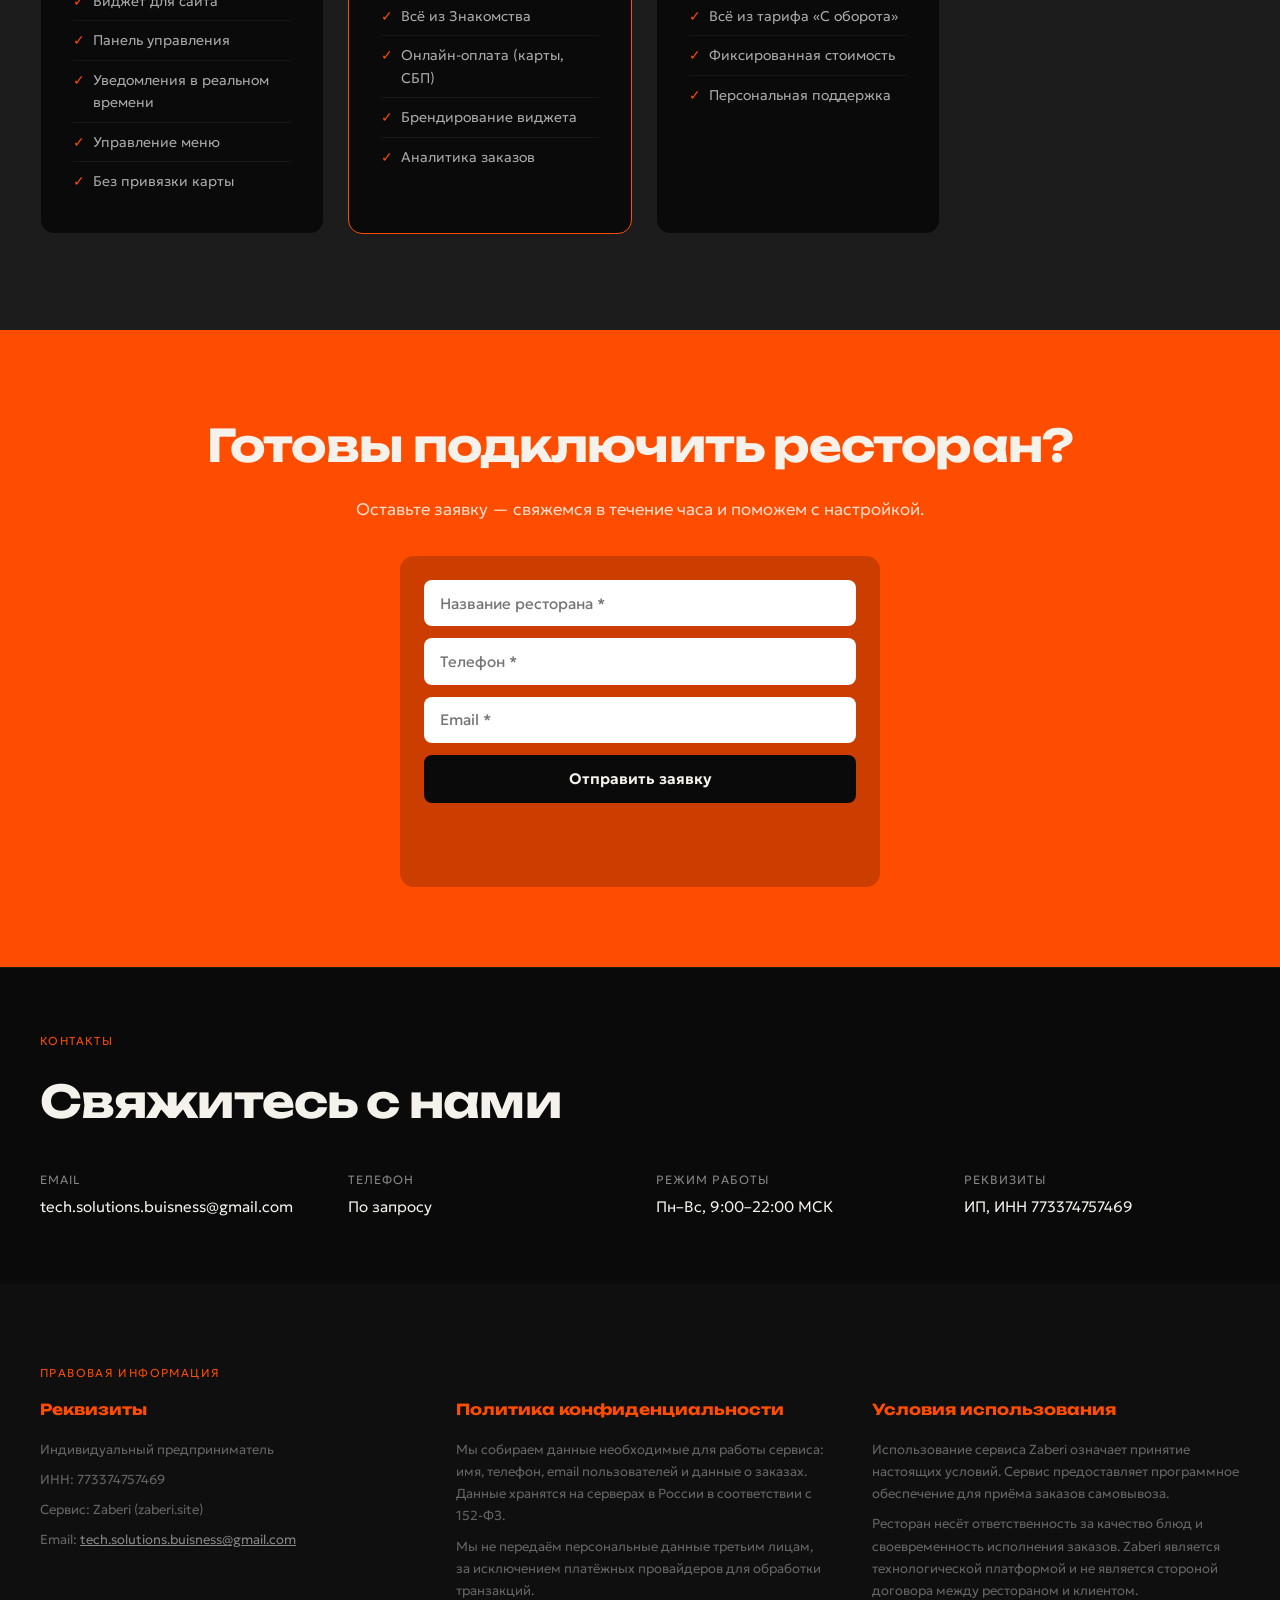
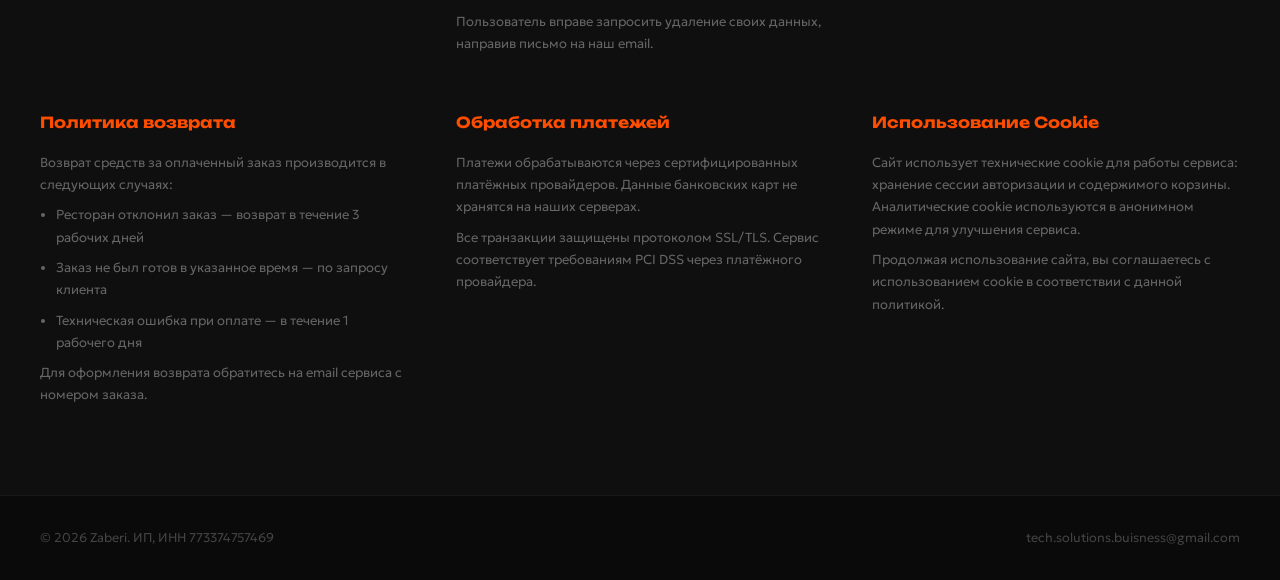
==== commit a63779cb: "Раздел для покупателей /app/: каталог ресторанов, заказ через виджет, миссия и правовая информация C" ====
--- a/index.html
+++ b/index.html
@@ -377,6 +377,7 @@
 <nav>
   <div class="logo">Zaberi<span>.</span></div>
   <div class="nav-links">
+    <a href="/app/">Заказать еду</a>
     <a href="#how">Как работает</a>
     <a href="#pricing">Тарифы</a>
     <a href="#contacts">Контакты</a>
@@ -562,20 +563,35 @@
     return
   }
 
+  // Валидация телефона: +7/7/8 и 10 цифр после
+  var phoneClean = phone.replace(/\s/g, '')
+  if (!/^(\+7|7|8)\d{10}$/.test(phoneClean)) {
+    msg.style.color = '#ffccaa'
+    msg.textContent = 'Введите корректный телефон: +7XXXXXXXXXX или 8XXXXXXXXXX'
+    return
+  }
+
+  // Валидация email
+  if (!/^[^\s@]+@[^\s@]+\.[^\s@]+$/.test(email)) {
+    msg.style.color = '#ffccaa'
+    msg.textContent = 'Введите корректный email'
+    return
+  }
+
   btn.disabled = true
   btn.textContent = 'Отправляем...'
   msg.textContent = ''
 
-  var text = '🆕 Новая заявка с zaberi.site\n\n' +
-    '🏠 Ресторан: ' + name + '\n' +
-    '📞 Телефон: ' + phone + '\n' +
-    '📧 Email: ' + email
+  // Заявка уходит на наш бэкенд — токен бота хранится только на сервере
+  var API_URL = (location.hostname === 'localhost' || location.protocol === 'file:')
+    ? 'http://localhost:3001'
+    : 'https://api.zaberi.site'
 
   try {
-    var res = await fetch('https://api.telegram.org/bot8893118300:AAFxXuEAGPC-EEmIPkYfBCnHMxBLThKMVTI/sendMessage', {
+    var res = await fetch(API_URL + '/api/leads', {
       method: 'POST',
       headers: { 'Content-Type': 'application/json' },
-      body: JSON.stringify({ chat_id: 6100151022, text: text })
+      body: JSON.stringify({ name: name, phone: phone, email: email })
     })
     var data = await res.json()
     if (data.ok) {
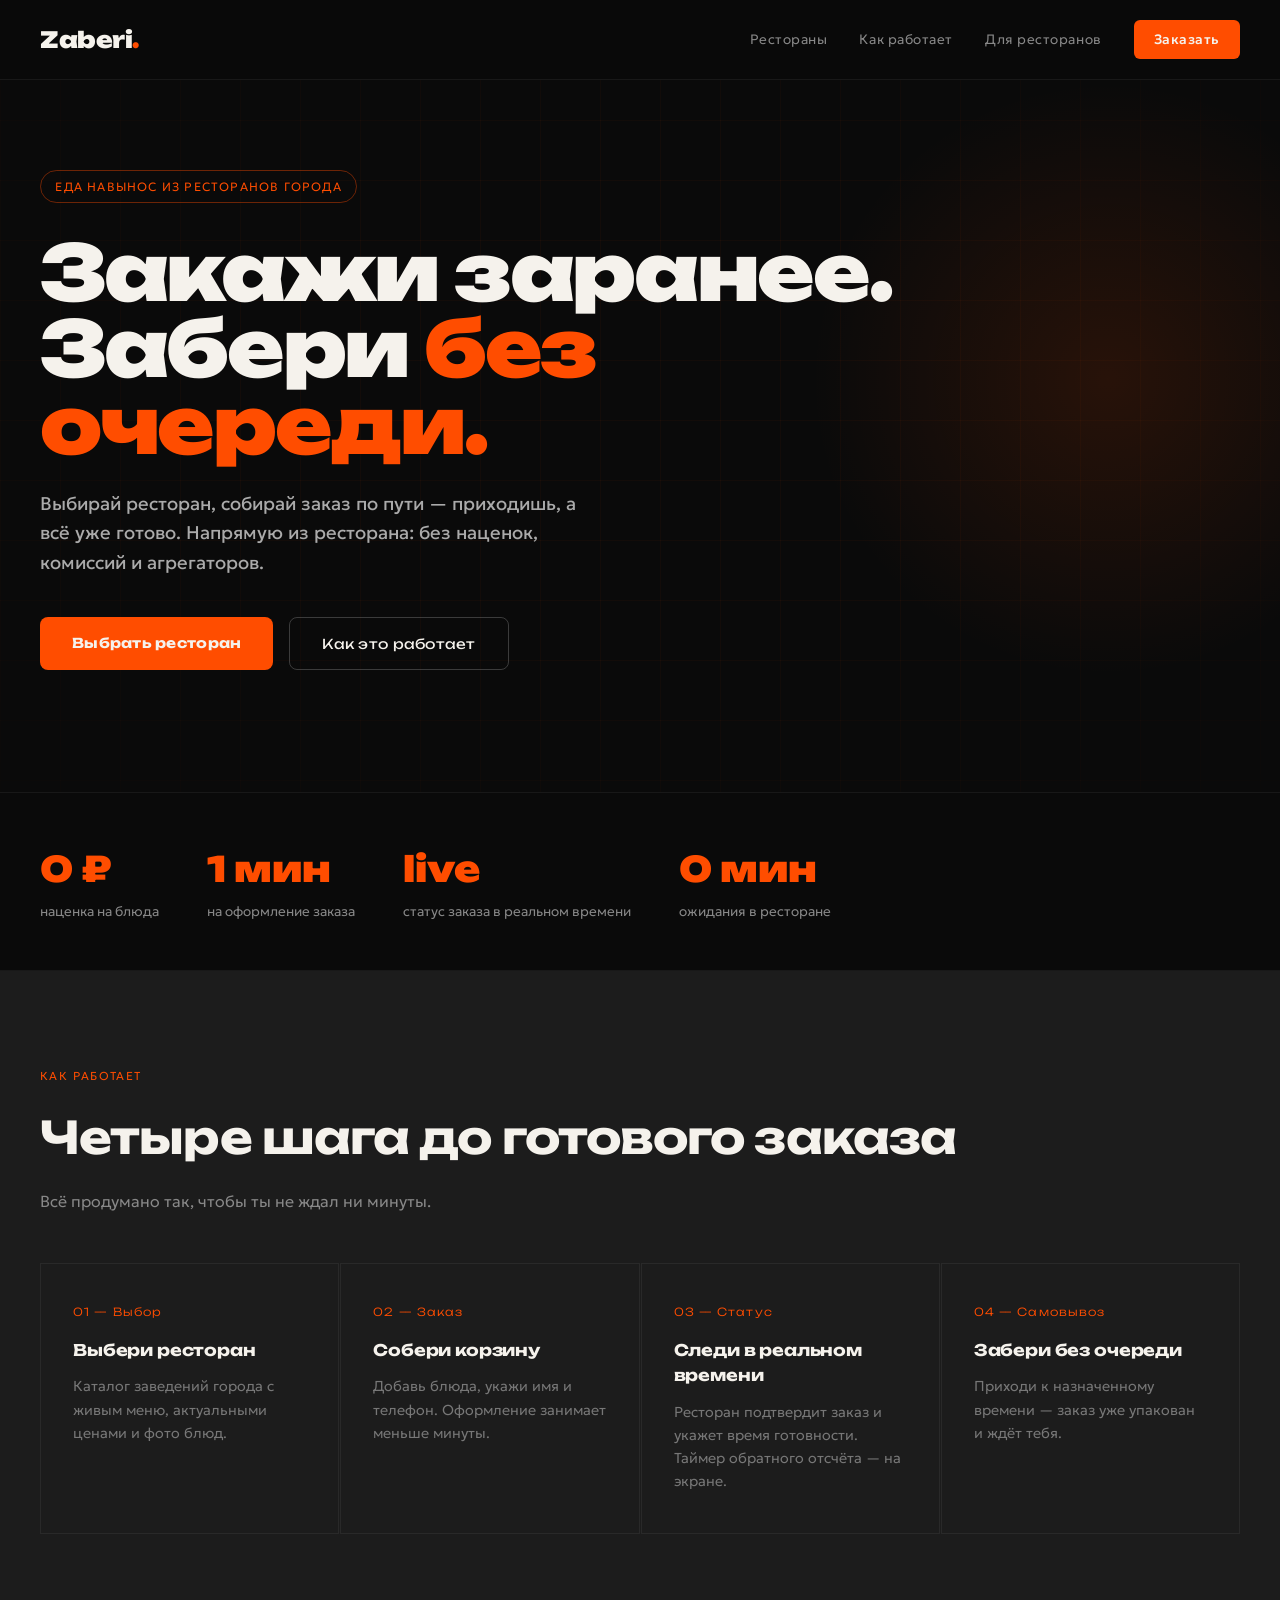
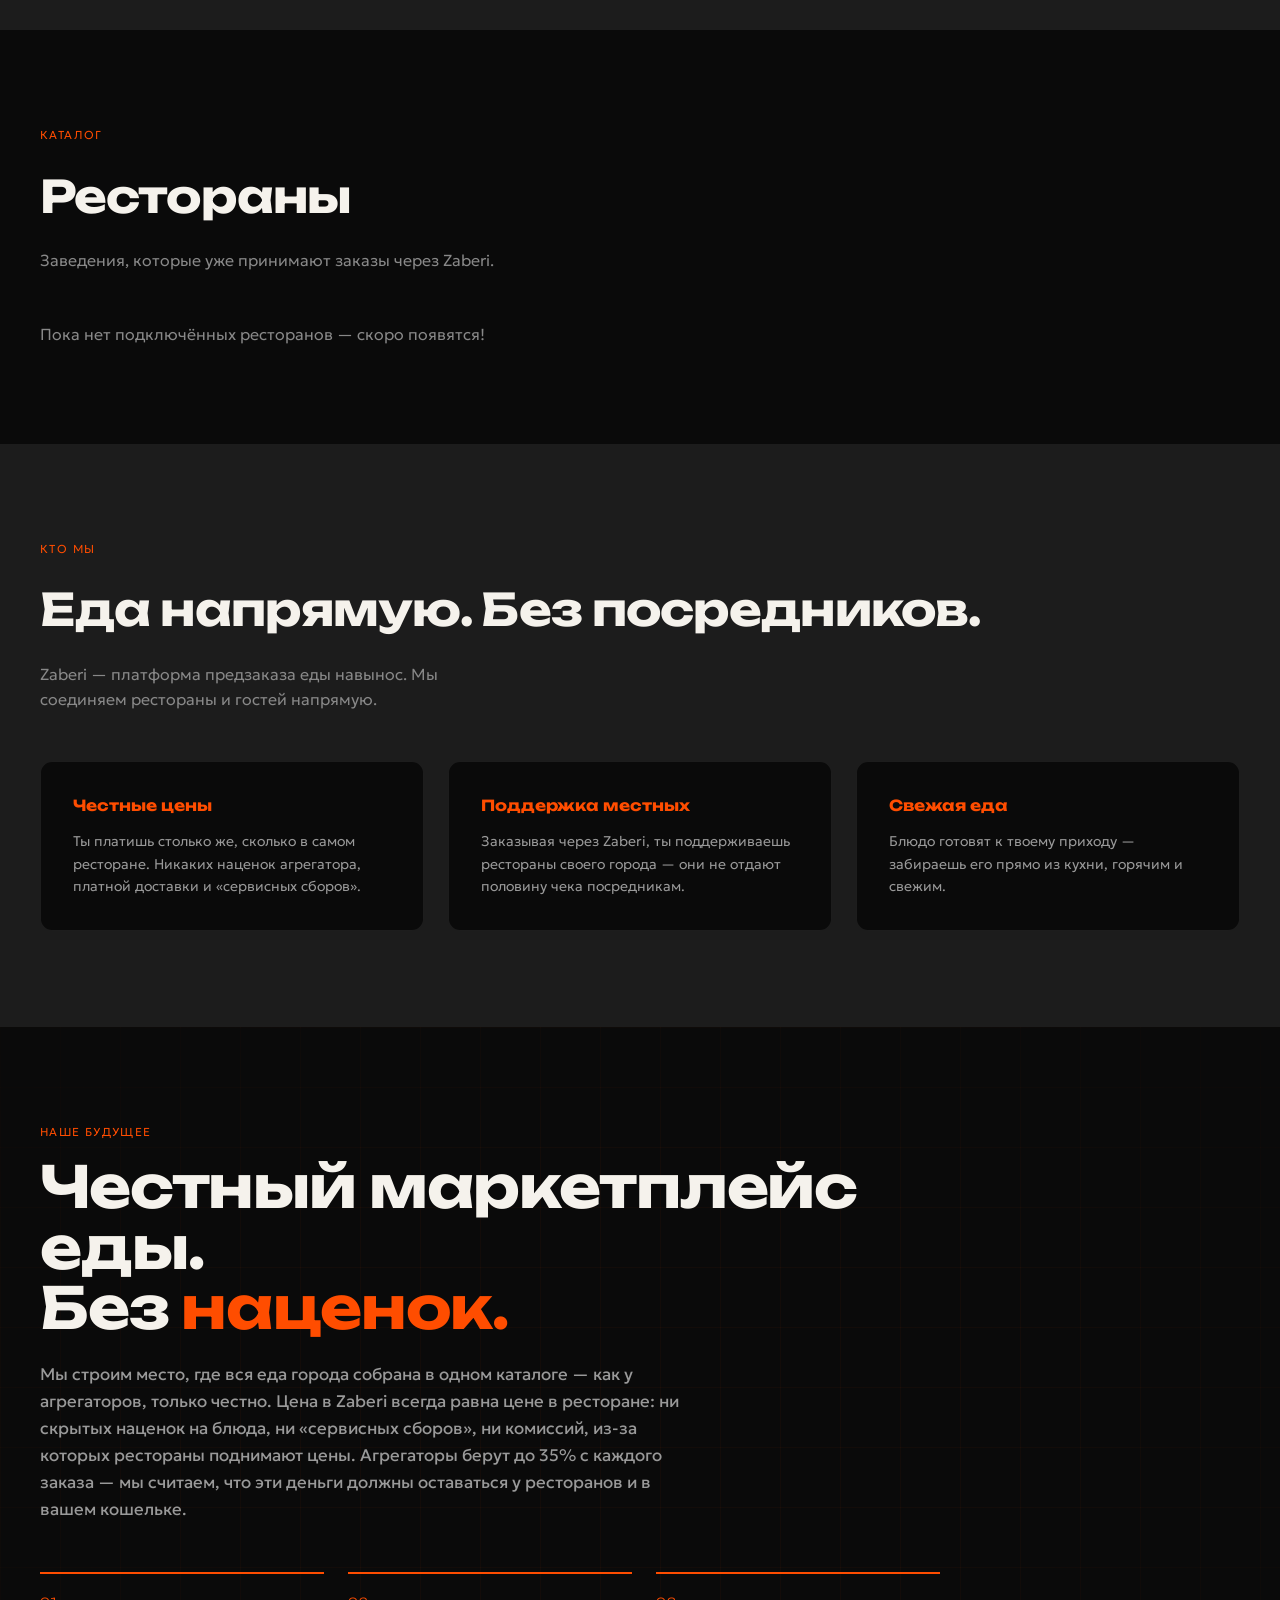
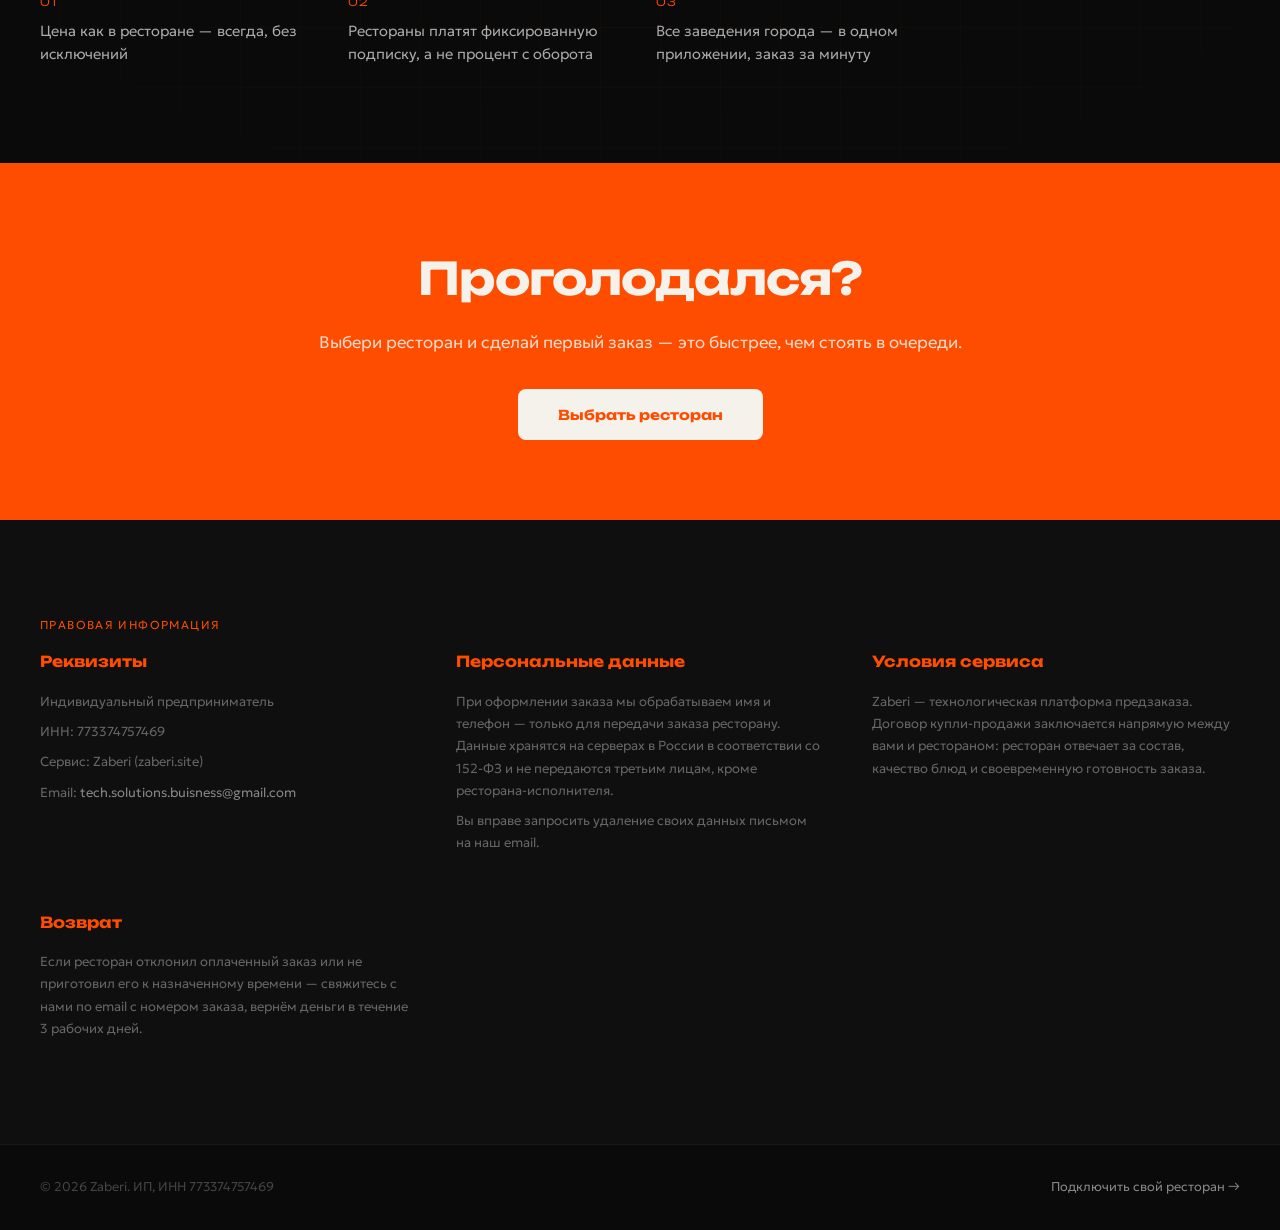
==== commit 8f0f35e3: "Главная — раздел для покупателей, B2B-лендинг переехал на /business/ Co-Authored-By: Claude Fable 5 " ====
--- a/index.html
+++ b/index.html
@@ -1,699 +1,17 @@
-<!DOCTYPE html>
+<!doctype html>
 <html lang="ru">
-<head>
-  <meta charset="UTF-8">
-  <meta name="viewport" content="width=device-width, initial-scale=1.0">
-  <title>Zaberi — Заказы самовывоза для ресторанов | zaberi.site</title>
-  <link rel="preconnect" href="https://fonts.googleapis.com">
-  <link href="https://fonts.googleapis.com/css2?family=Unbounded:wght@400;700;900&family=Geologica:wght@300;400;500&display=swap" rel="stylesheet">
-  <style>
-    *, *::before, *::after { box-sizing: border-box; margin: 0; padding: 0; }
-
-    :root {
-      --black: #0A0A0A;
-      --white: #F5F2EC;
-      --orange: #FF4D00;
-      --orange-soft: #FF6B2B;
-      --gray: #1C1C1C;
-      --gray-mid: #2E2E2E;
-      --gray-text: #888;
-      --font-display: 'Unbounded', sans-serif;
-      --font-body: 'Geologica', sans-serif;
-    }
-
-    html { scroll-behavior: smooth; }
-
-    body {
-      background: var(--black);
-      color: var(--white);
-      font-family: var(--font-body);
-      font-weight: 300;
-      line-height: 1.6;
-      overflow-x: hidden;
-    }
-
-    /* NAV */
-    nav {
-      position: fixed; top: 0; left: 0; right: 0; z-index: 100;
-      padding: 1.25rem 2.5rem;
-      display: flex; align-items: center; justify-content: space-between;
-      background: rgba(10,10,10,0.85);
-      backdrop-filter: blur(12px);
-      border-bottom: 1px solid rgba(255,255,255,0.06);
-    }
-    .logo {
-      font-family: var(--font-display);
-      font-weight: 900;
-      font-size: 1.4rem;
-      color: var(--white);
-      letter-spacing: -0.02em;
-    }
-    .logo span { color: var(--orange); }
-    nav a {
-      color: var(--gray-text);
-      text-decoration: none;
-      font-size: 0.85rem;
-      letter-spacing: 0.04em;
-      transition: color 0.2s;
-    }
-    nav a:hover { color: var(--white); }
-    .nav-links { display: flex; gap: 2rem; align-items: center; }
-    .nav-cta {
-      background: var(--orange);
-      color: var(--white) !important;
-      padding: 0.55rem 1.25rem;
-      border-radius: 6px;
-      font-weight: 500;
-      transition: background 0.2s !important;
-    }
-    .nav-cta:hover { background: var(--orange-soft) !important; }
-
-    /* HERO */
-    .hero {
-      min-height: 100vh;
-      padding: 8rem 2.5rem 5rem;
-      display: flex;
-      flex-direction: column;
-      justify-content: center;
-      position: relative;
-      overflow: hidden;
-    }
-    .hero-grid {
-      position: absolute; inset: 0;
-      background-image: linear-gradient(rgba(255,77,0,0.04) 1px, transparent 1px),
-                        linear-gradient(90deg, rgba(255,77,0,0.04) 1px, transparent 1px);
-      background-size: 60px 60px;
-      mask-image: radial-gradient(ellipse 80% 80% at 50% 50%, black 40%, transparent 100%);
-    }
-    .hero-glow {
-      position: absolute;
-      width: 600px; height: 600px;
-      background: radial-gradient(circle, rgba(255,77,0,0.12) 0%, transparent 70%);
-      top: 10%; right: -10%;
-      pointer-events: none;
-    }
-    .hero-content { position: relative; max-width: 900px; }
-    .hero-tag {
-      display: inline-block;
-      border: 1px solid rgba(255,77,0,0.4);
-      color: var(--orange);
-      padding: 0.35rem 0.9rem;
-      border-radius: 20px;
-      font-size: 0.75rem;
-      letter-spacing: 0.1em;
-      text-transform: uppercase;
-      margin-bottom: 2rem;
-      animation: fadeUp 0.6s ease both;
-    }
-    h1 {
-      font-family: var(--font-display);
-      font-weight: 900;
-      font-size: clamp(2.8rem, 6vw, 5.5rem);
-      line-height: 1.0;
-      letter-spacing: -0.03em;
-      margin-bottom: 1.5rem;
-      animation: fadeUp 0.6s 0.1s ease both;
-    }
-    h1 em { color: var(--orange); font-style: normal; }
-    .hero-sub {
-      font-size: 1.15rem;
-      color: #AAA;
-      max-width: 560px;
-      margin-bottom: 2.5rem;
-      font-weight: 400;
-      animation: fadeUp 0.6s 0.2s ease both;
-    }
-    .hero-btns {
-      display: flex; gap: 1rem; flex-wrap: wrap;
-      animation: fadeUp 0.6s 0.3s ease both;
-    }
-    .btn-primary {
-      background: var(--orange);
-      color: var(--white);
-      padding: 0.9rem 2rem;
-      border-radius: 8px;
-      font-family: var(--font-display);
-      font-size: 0.85rem;
-      font-weight: 700;
-      letter-spacing: 0.02em;
-      text-decoration: none;
-      transition: transform 0.15s, background 0.15s;
-      display: inline-block;
-    }
-    .btn-primary:hover { background: var(--orange-soft); transform: translateY(-2px); }
-    .btn-secondary {
-      background: transparent;
-      color: var(--white);
-      padding: 0.9rem 2rem;
-      border-radius: 8px;
-      font-family: var(--font-display);
-      font-size: 0.85rem;
-      font-weight: 400;
-      letter-spacing: 0.02em;
-      text-decoration: none;
-      border: 1px solid rgba(255,255,255,0.2);
-      transition: border-color 0.15s;
-      display: inline-block;
-    }
-    .btn-secondary:hover { border-color: rgba(255,255,255,0.5); }
-
-    /* STATS */
-    .stats {
-      display: flex; gap: 3rem; flex-wrap: wrap;
-      padding: 3rem 2.5rem;
-      border-top: 1px solid rgba(255,255,255,0.06);
-      border-bottom: 1px solid rgba(255,255,255,0.06);
-    }
-    .stat-item {}
-    .stat-num {
-      font-family: var(--font-display);
-      font-size: 2.2rem;
-      font-weight: 900;
-      color: var(--orange);
-    }
-    .stat-label { font-size: 0.85rem; color: var(--gray-text); margin-top: 0.2rem; }
-
-    /* SECTION */
-    section { padding: 6rem 2.5rem; }
-    .section-tag {
-      font-size: 0.72rem;
-      letter-spacing: 0.12em;
-      text-transform: uppercase;
-      color: var(--orange);
-      margin-bottom: 1rem;
-    }
-    h2 {
-      font-family: var(--font-display);
-      font-weight: 700;
-      font-size: clamp(1.8rem, 3.5vw, 3rem);
-      letter-spacing: -0.02em;
-      margin-bottom: 1rem;
-    }
-    .section-sub { color: #888; font-size: 1rem; max-width: 480px; margin-bottom: 3rem; }
-
-    /* HOW IT WORKS */
-    .how { background: var(--gray); }
-    .steps { display: grid; grid-template-columns: repeat(auto-fit, minmax(220px, 1fr)); gap: 1px; }
-    .step {
-      background: var(--gray);
-      padding: 2.5rem 2rem;
-      border: 1px solid rgba(255,255,255,0.06);
-      position: relative;
-    }
-    .step-num {
-      font-family: var(--font-display);
-      font-size: 0.7rem;
-      color: var(--orange);
-      letter-spacing: 0.1em;
-      margin-bottom: 1rem;
-    }
-    .step h3 {
-      font-family: var(--font-display);
-      font-size: 1rem;
-      font-weight: 700;
-      margin-bottom: 0.75rem;
-      letter-spacing: -0.01em;
-    }
-    .step p { font-size: 0.9rem; color: #777; line-height: 1.6; }
-
-    /* FEATURES */
-    .features-grid { display: grid; grid-template-columns: repeat(auto-fit, minmax(280px, 1fr)); gap: 1.5rem; }
-    .feature {
-      background: var(--gray);
-      border: 1px solid rgba(255,255,255,0.06);
-      border-radius: 12px;
-      padding: 2rem;
-      transition: border-color 0.2s;
-    }
-    .feature:hover { border-color: rgba(255,77,0,0.3); }
-    .feature-icon {
-      width: 44px; height: 44px;
-      background: rgba(255,77,0,0.12);
-      border-radius: 10px;
-      display: flex; align-items: center; justify-content: center;
-      margin-bottom: 1.25rem;
-      font-size: 1.2rem;
-    }
-    .feature h3 {
-      font-family: var(--font-display);
-      font-size: 0.95rem;
-      font-weight: 700;
-      margin-bottom: 0.5rem;
-      letter-spacing: -0.01em;
-    }
-    .feature p { font-size: 0.88rem; color: #777; }
-
-    /* PRICING */
-    .pricing { background: var(--gray); }
-    .pricing-grid { display: grid; grid-template-columns: repeat(auto-fit, minmax(260px, 1fr)); gap: 1.5rem; max-width: 900px; }
-    .plan {
-      background: var(--black);
-      border: 1px solid rgba(255,255,255,0.08);
-      border-radius: 14px;
-      padding: 2rem;
-    }
-    .plan.featured {
-      border-color: var(--orange);
-      position: relative;
-    }
-    .plan-badge {
-      position: absolute; top: -12px; left: 50%; transform: translateX(-50%);
-      background: var(--orange);
-      color: white;
-      font-size: 0.7rem;
-      font-family: var(--font-display);
-      font-weight: 700;
-      letter-spacing: 0.08em;
-      padding: 0.25rem 0.75rem;
-      border-radius: 20px;
-      white-space: nowrap;
-    }
-    .plan-name {
-      font-family: var(--font-display);
-      font-size: 0.8rem;
-      color: var(--gray-text);
-      letter-spacing: 0.08em;
-      text-transform: uppercase;
-      margin-bottom: 1rem;
-    }
-    .plan-price {
-      font-family: var(--font-display);
-      font-size: 2.4rem;
-      font-weight: 900;
-      margin-bottom: 0.25rem;
-    }
-    .plan-price span { font-size: 1rem; font-weight: 400; color: var(--gray-text); }
-    .plan-desc { font-size: 0.85rem; color: var(--gray-text); margin-bottom: 1.5rem; }
-    .plan-features { list-style: none; }
-    .plan-features li {
-      font-size: 0.88rem;
-      color: #AAA;
-      padding: 0.5rem 0;
-      border-bottom: 1px solid rgba(255,255,255,0.06);
-      display: flex; gap: 0.5rem;
-    }
-    .plan-features li:last-child { border-bottom: none; }
-    .plan-features li::before { content: '✓'; color: var(--orange); flex-shrink: 0; }
-
-    /* CTA BAND */
-    .cta-band {
-      background: var(--orange);
-      padding: 5rem 2.5rem;
-      text-align: center;
-    }
-    .cta-band h2 { color: var(--white); margin-bottom: 1rem; }
-    .cta-band p { color: rgba(255,255,255,0.8); margin-bottom: 2rem; font-size: 1.05rem; }
-    .btn-white {
-      background: var(--white);
-      color: var(--orange);
-      padding: 0.9rem 2.5rem;
-      border-radius: 8px;
-      font-family: var(--font-display);
-      font-size: 0.85rem;
-      font-weight: 700;
-      text-decoration: none;
-      display: inline-block;
-      transition: transform 0.15s;
-    }
-    .btn-white:hover { transform: translateY(-2px); }
-
-    /* LEGAL */
-    .legal { background: #0F0F0F; padding: 5rem 2.5rem; }
-    .legal-grid { display: grid; grid-template-columns: repeat(auto-fit, minmax(300px, 1fr)); gap: 3rem; }
-    .legal-block h3 {
-      font-family: var(--font-display);
-      font-size: 0.95rem;
-      font-weight: 700;
-      margin-bottom: 1rem;
-      color: var(--orange);
-    }
-    .legal-block p, .legal-block li {
-      font-size: 0.82rem;
-      color: #666;
-      line-height: 1.7;
-      margin-bottom: 0.5rem;
-    }
-    .legal-block ul { padding-left: 1rem; }
-    .legal-block a { color: #888; }
-
-    /* CONTACTS */
-    .contacts { padding: 4rem 2.5rem; border-top: 1px solid rgba(255,255,255,0.06); }
-    .contacts h2 { margin-bottom: 2rem; }
-    .contact-grid { display: grid; grid-template-columns: repeat(auto-fit, minmax(200px, 1fr)); gap: 2rem; }
-    .contact-item .label { font-size: 0.75rem; color: var(--gray-text); letter-spacing: 0.08em; text-transform: uppercase; margin-bottom: 0.4rem; }
-    .contact-item .value { font-size: 0.95rem; color: var(--white); }
-    .contact-item a { color: var(--white); text-decoration: none; }
-    .contact-item a:hover { color: var(--orange); }
-
-    /* FOOTER */
-    footer {
-      padding: 2rem 2.5rem;
-      border-top: 1px solid rgba(255,255,255,0.06);
-      display: flex; justify-content: space-between; align-items: center;
-      flex-wrap: wrap; gap: 1rem;
-    }
-    footer p { font-size: 0.8rem; color: #444; }
-
-    @keyframes fadeUp {
-      from { opacity: 0; transform: translateY(20px); }
-      to { opacity: 1; transform: translateY(0); }
-    }
-
-    @media (max-width: 600px) {
-      nav { padding: 1rem 1.25rem; }
-      .nav-links { gap: 1rem; }
-      .hero { padding: 7rem 1.25rem 4rem; }
-      section { padding: 4rem 1.25rem; }
-      .stats { padding: 2rem 1.25rem; gap: 2rem; }
-      .legal { padding: 4rem 1.25rem; }
-      .contacts { padding: 3rem 1.25rem; }
-      footer { padding: 1.5rem 1.25rem; flex-direction: column; text-align: center; }
-    }
-  </style>
-</head>
-<body>
-
-<!-- NAV -->
-<nav>
-  <div class="logo">Zaberi<span>.</span></div>
-  <div class="nav-links">
-    <a href="/app/">Заказать еду</a>
-    <a href="#how">Как работает</a>
-    <a href="#pricing">Тарифы</a>
-    <a href="#contacts">Контакты</a>
-    <a href="#cta" class="nav-cta">Подключиться</a>
-  </div>
-</nav>
-
-<!-- HERO -->
-<section class="hero">
-  <div class="hero-grid"></div>
-  <div class="hero-glow"></div>
-  <div class="hero-content">
-    <div class="hero-tag">Сервис заказов самовывоза</div>
-    <h1>Заказы напрямую.<br>Без <em>агрегаторов.</em></h1>
-    <p class="hero-sub">Виджет для сайта ресторана за 5 минут. Клиенты заказывают у вас, деньги идут вам, данные остаются вашими.</p>
-    <div class="hero-btns">
-      <a href="#cta" class="btn-primary">Подключить ресторан</a>
-      <a href="#how" class="btn-secondary">Как это работает</a>
-    </div>
-  </div>
-</section>
-
-<!-- STATS -->
-<div class="stats">
-  <div class="stat-item">
-    <div class="stat-num">от 0%</div>
-    <div class="stat-label">комиссия с заказов</div>
-  </div>
-  <div class="stat-item">
-    <div class="stat-num">5 мин</div>
-    <div class="stat-label">установка виджета</div>
-  </div>
-  <div class="stat-item">
-    <div class="stat-num">24/7</div>
-    <div class="stat-label">приём заказов</div>
-  </div>
-  <div class="stat-item">
-    <div class="stat-num">1 строка</div>
-    <div class="stat-label">кода для интеграции</div>
-  </div>
-</div>
-
-<!-- HOW IT WORKS -->
-<section class="how" id="how">
-  <div class="section-tag">Как работает</div>
-  <h2>Три шага до первого заказа</h2>
-  <p class="section-sub">От регистрации до работающего виджета — меньше часа.</p>
-  <div class="steps">
-    <div class="step">
-      <div class="step-num">01 — Регистрация</div>
-      <h3>Создайте аккаунт</h3>
-      <p>Зарегистрируйтесь, добавьте ресторан и загрузите меню. Можно сфотографировать бумажное меню — мы распознаем его автоматически.</p>
-    </div>
-    <div class="step">
-      <div class="step-num">02 — Настройка</div>
-      <h3>Настройте виджет</h3>
-      <p>Выберите цвет под бренд, добавьте логотип. Виджет автоматически подстроится под стиль вашего сайта.</p>
-    </div>
-    <div class="step">
-      <div class="step-num">03 — Установка</div>
-      <h3>Вставьте одну строку</h3>
-      <p>Скопируйте скрипт и вставьте на сайт. Подходит для Tilda, WordPress, Bitrix и любого другого движка.</p>
-    </div>
-    <div class="step">
-      <div class="step-num">04 — Работа</div>
-      <h3>Принимайте заказы</h3>
-      <p>Новые заказы приходят в Dashboard мгновенно. Подтвердите, укажите время — клиент получит уведомление.</p>
-    </div>
-  </div>
-</section>
-
-<!-- FEATURES -->
-<section id="features">
-  <div class="section-tag">Возможности</div>
-  <h2>Всё что нужно ресторану</h2>
-  <p class="section-sub">Никаких лишних инструментов — только то, что реально используется каждый день.</p>
-  <div class="features-grid">
-    <div class="feature">
-      <div class="feature-icon">🛒</div>
-      <h3>Виджет для сайта</h3>
-      <p>Встраивается за 5 минут. Shadow DOM — не конфликтует с дизайном сайта. White-label под ваш бренд.</p>
-    </div>
-    <div class="feature">
-      <div class="feature-icon">⚡</div>
-      <h3>Уведомления в реальном времени</h3>
-      <p>Новый заказ появляется на экране мгновенно. Никаких обновлений страницы вручную — повар видит заказ сразу.</p>
-    </div>
-    <div class="feature">
-      <div class="feature-icon">⏱</div>
-      <h3>Управление статусами</h3>
-      <p>Принять, указать время готовности, отметить готово — три нажатия. Клиент видит таймер в реальном времени.</p>
-    </div>
-    <div class="feature">
-      <div class="feature-icon">🍽</div>
-      <h3>Управление меню</h3>
-      <p>Добавляйте блюда, меняйте цены, включайте стоп-лист одним кликом. Фото меню распознаётся автоматически.</p>
-    </div>
-    <div class="feature">
-      <div class="feature-icon">💳</div>
-      <h3>Онлайн-оплата</h3>
-      <p>Карты и СБП. Деньги поступают напрямую на ваш счёт. Автоматические чеки по 54-ФЗ.</p>
-    </div>
-    <div class="feature">
-      <div class="feature-icon">📊</div>
-      <h3>Аналитика</h3>
-      <p>Выручка по дням, топ блюд, часы пик. Данные о ваших клиентах принадлежат вам — не агрегатору.</p>
-    </div>
-  </div>
-</section>
-
-<!-- PRICING -->
-<section class="pricing" id="pricing">
-  <div class="section-tag">Тарифы</div>
-  <h2>Прозрачные цены</h2>
-  <p class="section-sub">Начните бесплатно. Платите только когда растёте.</p>
-  <div class="pricing-grid">
-    <div class="plan">
-      <div class="plan-name">Знакомство</div>
-      <div class="plan-price" style="font-size:1.8rem">Бесплатно</div>
-      <div class="plan-desc">Первые 10 заказов</div>
-      <ul class="plan-features">
-        <li>Виджет для сайта</li>
-        <li>Панель управления</li>
-        <li>Уведомления в реальном времени</li>
-        <li>Управление меню</li>
-        <li>Без привязки карты</li>
-      </ul>
-    </div>
-    <div class="plan featured">
-      <div class="plan-badge">Гибкий старт</div>
-      <div class="plan-name">С оборота</div>
-      <div class="plan-price">4,5% <span style="font-size:0.9rem;font-weight:400;color:var(--gray-text)">с заказа</span></div>
-      <div class="plan-desc">Платите только за результат</div>
-      <ul class="plan-features">
-        <li>Всё из Знакомства</li>
-        <li>Онлайн-оплата (карты, СБП)</li>
-        <li>Брендирование виджета</li>
-        <li>Аналитика заказов</li>
-      </ul>
-    </div>
-    <div class="plan">
-      <div class="plan-name">Подписка</div>
-      <div class="plan-price">4 000 <span style="font-size:0.9rem;font-weight:400;color:var(--gray-text)">₽/мес</span></div>
-      <div class="plan-desc">Безлимитные заказы</div>
-      <ul class="plan-features">
-        <li>Всё из тарифа «С оборота»</li>
-        <li>Фиксированная стоимость</li>
-        <li>Персональная поддержка</li>
-      </ul>
-    </div>
-  </div>
-</section>
-
-<!-- CTA -->
-<div class="cta-band" id="cta">
-  <h2>Готовы подключить ресторан?</h2>
-  <p>Оставьте заявку — свяжемся в течение часа и поможем с настройкой.</p>
-
-  <div style="max-width:480px;margin:2rem auto 0;background:rgba(0,0,0,0.2);border-radius:14px;padding:1.5rem">
-    <div style="display:flex;flex-direction:column;gap:0.75rem" id="lead-form">
-      <input id="lf-name" type="text" placeholder="Название ресторана *" style="padding:0.85rem 1rem;border-radius:8px;border:none;font-size:0.95rem;font-family:inherit;outline:none">
-      <input id="lf-phone" type="tel" placeholder="Телефон *" style="padding:0.85rem 1rem;border-radius:8px;border:none;font-size:0.95rem;font-family:inherit;outline:none">
-      <input id="lf-email" type="email" placeholder="Email *" style="padding:0.85rem 1rem;border-radius:8px;border:none;font-size:0.95rem;font-family:inherit;outline:none">
-      <button onclick="sendLead()" id="lf-btn" style="background:var(--black);color:var(--white);border:none;border-radius:8px;padding:0.9rem;font-family:inherit;font-size:0.95rem;font-weight:600;cursor:pointer;transition:opacity 0.2s">
-        Отправить заявку
-      </button>
-      <p id="lf-msg" style="font-size:0.85rem;min-height:1.2em;text-align:center"></p>
-    </div>
-  </div>
-</div>
-
-<script>
-async function sendLead() {
-  var name = document.getElementById('lf-name').value.trim()
-  var phone = document.getElementById('lf-phone').value.trim()
-  var email = document.getElementById('lf-email').value.trim()
-  var msg = document.getElementById('lf-msg')
-  var btn = document.getElementById('lf-btn')
-
-  if (!name || !phone || !email) {
-    msg.style.color = '#ffccaa'
-    msg.textContent = 'Пожалуйста, заполните все поля'
-    return
-  }
-
-  // Валидация телефона: +7/7/8 и 10 цифр после
-  var phoneClean = phone.replace(/\s/g, '')
-  if (!/^(\+7|7|8)\d{10}$/.test(phoneClean)) {
-    msg.style.color = '#ffccaa'
-    msg.textContent = 'Введите корректный телефон: +7XXXXXXXXXX или 8XXXXXXXXXX'
-    return
-  }
-
-  // Валидация email
-  if (!/^[^\s@]+@[^\s@]+\.[^\s@]+$/.test(email)) {
-    msg.style.color = '#ffccaa'
-    msg.textContent = 'Введите корректный email'
-    return
-  }
-
-  btn.disabled = true
-  btn.textContent = 'Отправляем...'
-  msg.textContent = ''
-
-  // Заявка уходит на наш бэкенд — токен бота хранится только на сервере
-  var API_URL = (location.hostname === 'localhost' || location.protocol === 'file:')
-    ? 'http://localhost:3001'
-    : 'https://api.zaberi.site'
-
-  try {
-    var res = await fetch(API_URL + '/api/leads', {
-      method: 'POST',
-      headers: { 'Content-Type': 'application/json' },
-      body: JSON.stringify({ name: name, phone: phone, email: email })
-    })
-    var data = await res.json()
-    if (data.ok) {
-      msg.style.color = '#ccffcc'
-      msg.textContent = '✓ Заявка отправлена! Свяжемся в течение часа.'
-      document.getElementById('lf-name').value = ''
-      document.getElementById('lf-phone').value = ''
-      document.getElementById('lf-email').value = ''
-      btn.textContent = 'Отправлено'
-    } else {
-      throw new Error('Ошибка')
-    }
-  } catch(e) {
-    msg.style.color = '#ffccaa'
-    msg.textContent = 'Ошибка отправки. Напишите нам на email.'
-    btn.disabled = false
-    btn.textContent = 'Отправить заявку'
-  }
-}
-</script>
-
-<!-- CONTACTS -->
-<section class="contacts" id="contacts">
-  <div class="section-tag">Контакты</div>
-  <h2>Свяжитесь с нами</h2>
-  <div class="contact-grid">
-    <div class="contact-item">
-      <div class="label">Email</div>
-      <div class="value"><a href="mailto:tech.solutions.buisness@gmail.com">tech.solutions.buisness@gmail.com</a></div>
-    </div>
-    <div class="contact-item">
-      <div class="label">Телефон</div>
-      <div class="value">По запросу</div>
-    </div>
-    <div class="contact-item">
-      <div class="label">Режим работы</div>
-      <div class="value">Пн–Вс, 9:00–22:00 МСК</div>
-    </div>
-    <div class="contact-item">
-      <div class="label">Реквизиты</div>
-      <div class="value">ИП, ИНН 773374757469</div>
-    </div>
-  </div>
-</section>
-
-<!-- LEGAL -->
-<section class="legal" id="legal">
-  <div class="section-tag">Правовая информация</div>
-  <div class="legal-grid">
-
-    <div class="legal-block">
-      <h3>Реквизиты</h3>
-      <p>Индивидуальный предприниматель</p>
-      <p>ИНН: 773374757469</p>
-      <p>Сервис: Zaberi (zaberi.site)</p>
-      <p>Email: <a href="mailto:tech.solutions.buisness@gmail.com">tech.solutions.buisness@gmail.com</a></p>
-    </div>
-
-    <div class="legal-block">
-      <h3>Политика конфиденциальности</h3>
-      <p>Мы собираем данные необходимые для работы сервиса: имя, телефон, email пользователей и данные о заказах. Данные хранятся на серверах в России в соответствии с 152-ФЗ.</p>
-      <p>Мы не передаём персональные данные третьим лицам, за исключением платёжных провайдеров для обработки транзакций.</p>
-      <p>Пользователь вправе запросить удаление своих данных, направив письмо на наш email.</p>
-    </div>
-
-    <div class="legal-block">
-      <h3>Условия использования</h3>
-      <p>Использование сервиса Zaberi означает принятие настоящих условий. Сервис предоставляет программное обеспечение для приёма заказов самовывоза.</p>
-      <p>Ресторан несёт ответственность за качество блюд и своевременность исполнения заказов. Zaberi является технологической платформой и не является стороной договора между рестораном и клиентом.</p>
-    </div>
-
-    <div class="legal-block">
-      <h3>Политика возврата</h3>
-      <p>Возврат средств за оплаченный заказ производится в следующих случаях:</p>
-      <ul>
-        <li>Ресторан отклонил заказ — возврат в течение 3 рабочих дней</li>
-        <li>Заказ не был готов в указанное время — по запросу клиента</li>
-        <li>Техническая ошибка при оплате — в течение 1 рабочего дня</li>
-      </ul>
-      <p>Для оформления возврата обратитесь на email сервиса с номером заказа.</p>
-    </div>
-
-    <div class="legal-block">
-      <h3>Обработка платежей</h3>
-      <p>Платежи обрабатываются через сертифицированных платёжных провайдеров. Данные банковских карт не хранятся на наших серверах.</p>
-      <p>Все транзакции защищены протоколом SSL/TLS. Сервис соответствует требованиям PCI DSS через платёжного провайдера.</p>
-    </div>
-
-    <div class="legal-block">
-      <h3>Использование Cookie</h3>
-      <p>Сайт использует технические cookie для работы сервиса: хранение сессии авторизации и содержимого корзины. Аналитические cookie используются в анонимном режиме для улучшения сервиса.</p>
-      <p>Продолжая использование сайта, вы соглашаетесь с использованием cookie в соответствии с данной политикой.</p>
-    </div>
-
-  </div>
-</section>
-
-<!-- FOOTER -->
-<footer>
-  <p>© 2026 Zaberi. ИП, ИНН 773374757469</p>
-  <p>tech.solutions.buisness@gmail.com</p>
-</footer>
-
-</body>
+  <head>
+    <meta charset="UTF-8" />
+    <meta name="viewport" content="width=device-width, initial-scale=1.0" />
+    <title>Zaberi — еда навынос без очередей | zaberi.site</title>
+    <meta name="description" content="Заказывай еду навынос из ресторанов города и забирай без ожидания. Zaberi — еда напрямую из ресторана, без агрегаторов и наценок." />
+    <link rel="preconnect" href="https://fonts.googleapis.com">
+    <link href="https://fonts.googleapis.com/css2?family=Unbounded:wght@400;700;900&family=Geologica:wght@300;400;500&display=swap" rel="stylesheet">
+    <script type="module" crossorigin src="/assets/index-99uiQWCf.js"></script>
+    <link rel="stylesheet" crossorigin href="/assets/index-DDfP8l1k.css">
+  </head>
+  <body>
+    <div id="root"></div>
+    <script src="/widget.js"></script>
+  </body>
 </html>
--- a/assets/index-DDfP8l1k.css
+++ b/assets/index-DDfP8l1k.css
@@ -0,0 +1 @@
+*,:before,:after{box-sizing:border-box;margin:0;padding:0}:root{--black:#0a0a0a;--white:#f5f2ec;--orange:#ff4d00;--orange-soft:#ff6b2b;--gray:#1c1c1c;--gray-mid:#2e2e2e;--gray-text:#888;--font-display:"Unbounded", sans-serif;--font-body:"Geologica", sans-serif}html{scroll-behavior:smooth}body{background:var(--black);color:var(--white);font-family:var(--font-body);font-weight:300;line-height:1.6;overflow-x:hidden}a{color:inherit;text-decoration:none}button{font-family:var(--font-body);cursor:pointer}.site-nav{z-index:100;-webkit-backdrop-filter:blur(12px);backdrop-filter:blur(12px);background:#0a0a0ad9;border-bottom:1px solid #ffffff0f;justify-content:space-between;align-items:center;padding:1.25rem 2.5rem;display:flex;position:fixed;top:0;left:0;right:0}.logo{font-family:var(--font-display);color:var(--white);letter-spacing:-.02em;font-size:1.4rem;font-weight:900}.logo span{color:var(--orange)}.site-nav a:not(.logo){color:var(--gray-text);letter-spacing:.04em;font-size:.85rem;transition:color .2s}.site-nav a:not(.logo):hover{color:var(--white)}.nav-links{align-items:center;gap:2rem;display:flex}.nav-cta{background:var(--orange);border-radius:6px;padding:.55rem 1.25rem;font-weight:500;color:var(--white)!important;transition:background .2s!important}.nav-cta:hover{background:var(--orange-soft)!important}.hero{flex-direction:column;justify-content:center;min-height:88vh;padding:8rem 2.5rem 5rem;display:flex;position:relative;overflow:hidden}.hero-grid{background-image:linear-gradient(#ff4d000a 1px,#0000 1px),linear-gradient(90deg,#ff4d000a 1px,#0000 1px);background-size:60px 60px;position:absolute;inset:0;-webkit-mask-image:radial-gradient(80% 80%,#000 40%,#0000 100%);mask-image:radial-gradient(80% 80%,#000 40%,#0000 100%)}.hero-glow{pointer-events:none;background:radial-gradient(circle,#ff4d001f 0%,#0000 70%);width:600px;height:600px;position:absolute;top:10%;right:-10%}.hero-content{max-width:900px;position:relative}.hero-tag{color:var(--orange);letter-spacing:.1em;text-transform:uppercase;border:1px solid #ff4d0066;border-radius:20px;margin-bottom:2rem;padding:.35rem .9rem;font-size:.75rem;animation:.6s both fadeUp;display:inline-block}h1{font-family:var(--font-display);letter-spacing:-.03em;margin-bottom:1.5rem;font-size:clamp(2.8rem,6vw,5.5rem);font-weight:900;line-height:1;animation:.6s .1s both fadeUp}h1 em{color:var(--orange);font-style:normal}.hero-sub{color:#aaa;max-width:560px;margin-bottom:2.5rem;font-size:1.15rem;font-weight:400;animation:.6s .2s both fadeUp}.hero-btns{flex-wrap:wrap;gap:1rem;animation:.6s .3s both fadeUp;display:flex}.btn-primary{background:var(--orange);color:var(--white);font-family:var(--font-display);letter-spacing:.02em;border:none;border-radius:8px;padding:.9rem 2rem;font-size:.85rem;font-weight:700;transition:transform .15s,background .15s;display:inline-block}.btn-primary:hover{background:var(--orange-soft);transform:translateY(-2px)}.btn-secondary{color:var(--white);font-family:var(--font-display);letter-spacing:.02em;background:0 0;border:1px solid #fff3;border-radius:8px;padding:.9rem 2rem;font-size:.85rem;font-weight:400;transition:border-color .15s;display:inline-block}.btn-secondary:hover{border-color:#ffffff80}.stats{border-top:1px solid #ffffff0f;border-bottom:1px solid #ffffff0f;flex-wrap:wrap;gap:3rem;padding:3rem 2.5rem;display:flex}.stat-num{font-family:var(--font-display);color:var(--orange);font-size:2.2rem;font-weight:900}.stat-label{color:var(--gray-text);margin-top:.2rem;font-size:.85rem}section{padding:6rem 2.5rem}.section-tag{letter-spacing:.12em;text-transform:uppercase;color:var(--orange);margin-bottom:1rem;font-size:.72rem}h2{font-family:var(--font-display);letter-spacing:-.02em;margin-bottom:1rem;font-size:clamp(1.8rem,3.5vw,3rem);font-weight:700}.section-sub{color:#888;max-width:480px;margin-bottom:3rem;font-size:1rem}.how{background:var(--gray)}.steps{grid-template-columns:repeat(auto-fit,minmax(220px,1fr));gap:1px;display:grid}.step{background:var(--gray);border:1px solid #ffffff0f;padding:2.5rem 2rem}.step-num{font-family:var(--font-display);color:var(--orange);letter-spacing:.1em;margin-bottom:1rem;font-size:.7rem}.step h3{font-family:var(--font-display);letter-spacing:-.01em;margin-bottom:.75rem;font-size:1rem;font-weight:700}.step p{color:#777;font-size:.9rem;line-height:1.6}.rest-grid{grid-template-columns:repeat(auto-fill,minmax(280px,1fr));gap:1.5rem;display:grid}.rest-card{background:var(--gray);text-align:left;font-family:var(--font-body);color:var(--white);border:1px solid #ffffff0f;border-radius:12px;padding:2rem;transition:border-color .2s,transform .15s}.rest-card:hover{border-color:#ff4d0066;transform:translateY(-2px)}.rest-card .avatar{width:48px;height:48px;font-family:var(--font-display);color:#fff;border-radius:10px;justify-content:center;align-items:center;margin-bottom:1.25rem;font-size:1.2rem;font-weight:700;display:flex}.rest-card h3{font-family:var(--font-display);letter-spacing:-.01em;margin-bottom:.4rem;font-size:1.05rem;font-weight:700}.rest-card .addr{color:#777;margin-bottom:.9rem;font-size:.85rem}.rest-card .status{letter-spacing:.04em;text-transform:uppercase;font-size:.78rem;font-weight:500}.rest-card .status.open{color:#6bcb77}.rest-card .status.closed{color:#ff6b6b}.catalog-empty{color:var(--gray-text)}.about{background:var(--gray)}.about-cols{grid-template-columns:repeat(auto-fit,minmax(260px,1fr));gap:1.5rem;display:grid}.about-card{background:var(--black);border:1px solid #ffffff14;border-radius:12px;padding:2rem}.about-card h3{font-family:var(--font-display);color:var(--orange);margin-bottom:.75rem;font-size:.95rem;font-weight:700}.about-card p{color:#999;font-size:.88rem}.mission{position:relative;overflow:hidden}.mission .hero-grid{position:absolute;inset:0}.mission-inner{max-width:900px;position:relative}.mission h2{margin-bottom:1.5rem;font-size:clamp(2rem,4.5vw,3.6rem);line-height:1.05}.mission h2 em{color:var(--orange);font-style:normal}.mission-text{color:#999;max-width:640px;margin-bottom:3rem;font-size:1.05rem;font-weight:400}.mission-points{grid-template-columns:repeat(auto-fit,minmax(220px,1fr));gap:1.5rem;display:grid}.mission-point{border-top:2px solid var(--orange);padding-top:1.25rem}.mission-point .mp-num{font-family:var(--font-display);color:var(--orange);letter-spacing:.1em;margin-bottom:.5rem;font-size:.7rem}.mission-point p{color:#aaa;font-size:.92rem}.legal{background:#0f0f0f}.legal-grid{grid-template-columns:repeat(auto-fit,minmax(300px,1fr));gap:3rem;display:grid}.legal-block h3{font-family:var(--font-display);color:var(--orange);margin-bottom:1rem;font-size:.95rem;font-weight:700}.legal-block p{color:#666;margin-bottom:.5rem;font-size:.82rem;line-height:1.7}.legal-block a{color:#888}.cta-band{background:var(--orange);text-align:center;padding:5rem 2.5rem}.cta-band h2{color:var(--white);margin-bottom:1rem}.cta-band p{color:#fffc;margin-bottom:2rem;font-size:1.05rem}.btn-white{background:var(--white);color:var(--orange);font-family:var(--font-display);border-radius:8px;padding:.9rem 2.5rem;font-size:.85rem;font-weight:700;transition:transform .15s;display:inline-block}.btn-white:hover{transform:translateY(-2px)}.rest-page{min-height:100vh;padding:7.5rem 2.5rem 5rem;position:relative;overflow:hidden}.rest-page .hero-grid{position:absolute;inset:0}.rest-page-inner{max-width:1080px;margin:0 auto;position:relative}.back-link{color:var(--gray-text);letter-spacing:.04em;background:0 0;border:none;align-items:center;gap:.4rem;margin-bottom:2rem;padding:0;font-size:.85rem;transition:color .2s;display:inline-flex}.back-link:hover{color:var(--white)}.rest-head{margin-bottom:2.5rem}.rest-head h1{margin-bottom:.5rem;font-size:clamp(2rem,4vw,3.2rem);animation:none}.rest-head .meta{color:var(--gray-text);font-size:.95rem}.widget-holder{justify-content:center;display:flex}.widget-holder pickup-widget{width:100%;max-width:480px;display:block}.site-footer{border-top:1px solid #ffffff0f;flex-wrap:wrap;justify-content:space-between;align-items:center;gap:1rem;padding:2rem 2.5rem;display:flex}.site-footer p{color:#444;font-size:.8rem}.site-footer a{color:#888;transition:color .2s}.site-footer a:hover{color:var(--orange)}@keyframes fadeUp{0%{opacity:0;transform:translateY(20px)}to{opacity:1;transform:translateY(0)}}@media (width<=600px){.site-nav{padding:1rem 1.25rem}.nav-links{gap:1rem}.hero{padding:7rem 1.25rem 4rem}section{padding:4rem 1.25rem}.stats{gap:2rem;padding:2rem 1.25rem}.rest-page{padding:6rem 1.25rem 3rem}.site-footer{text-align:center;flex-direction:column;padding:1.5rem 1.25rem}}
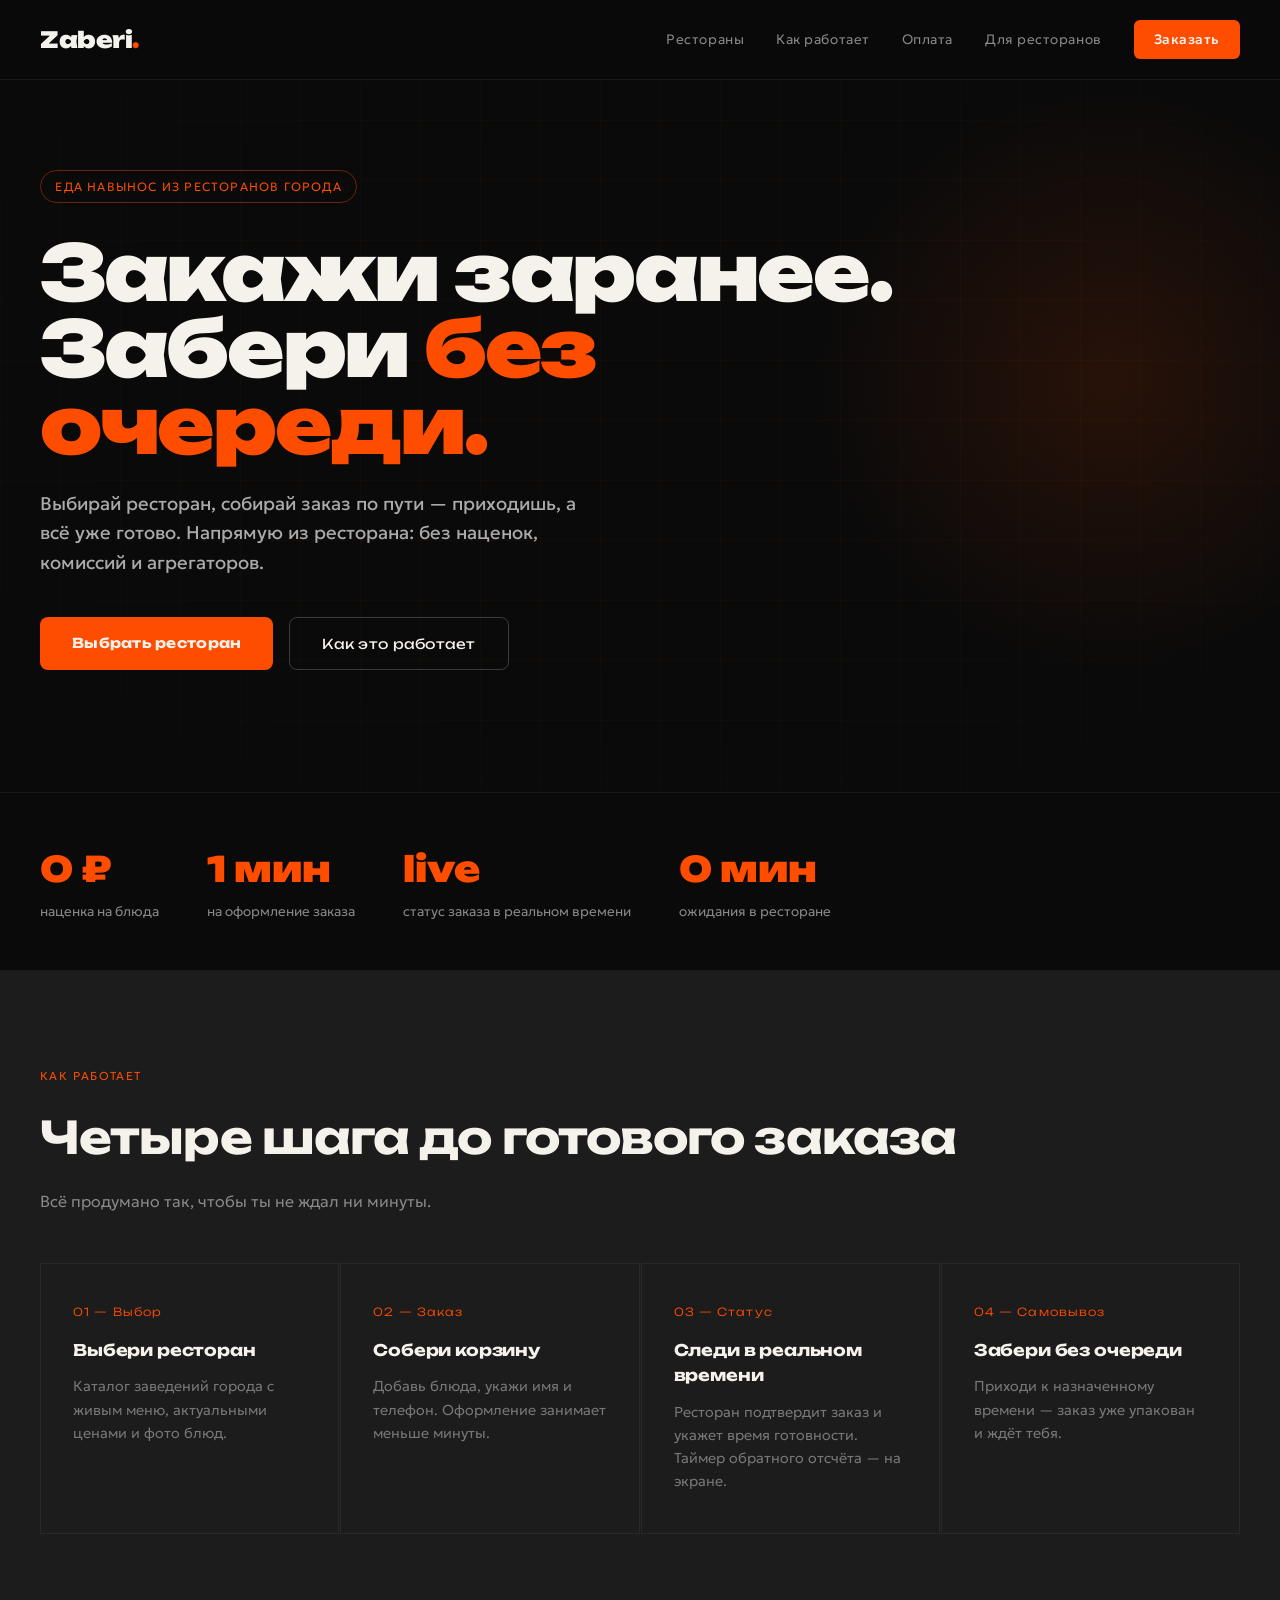
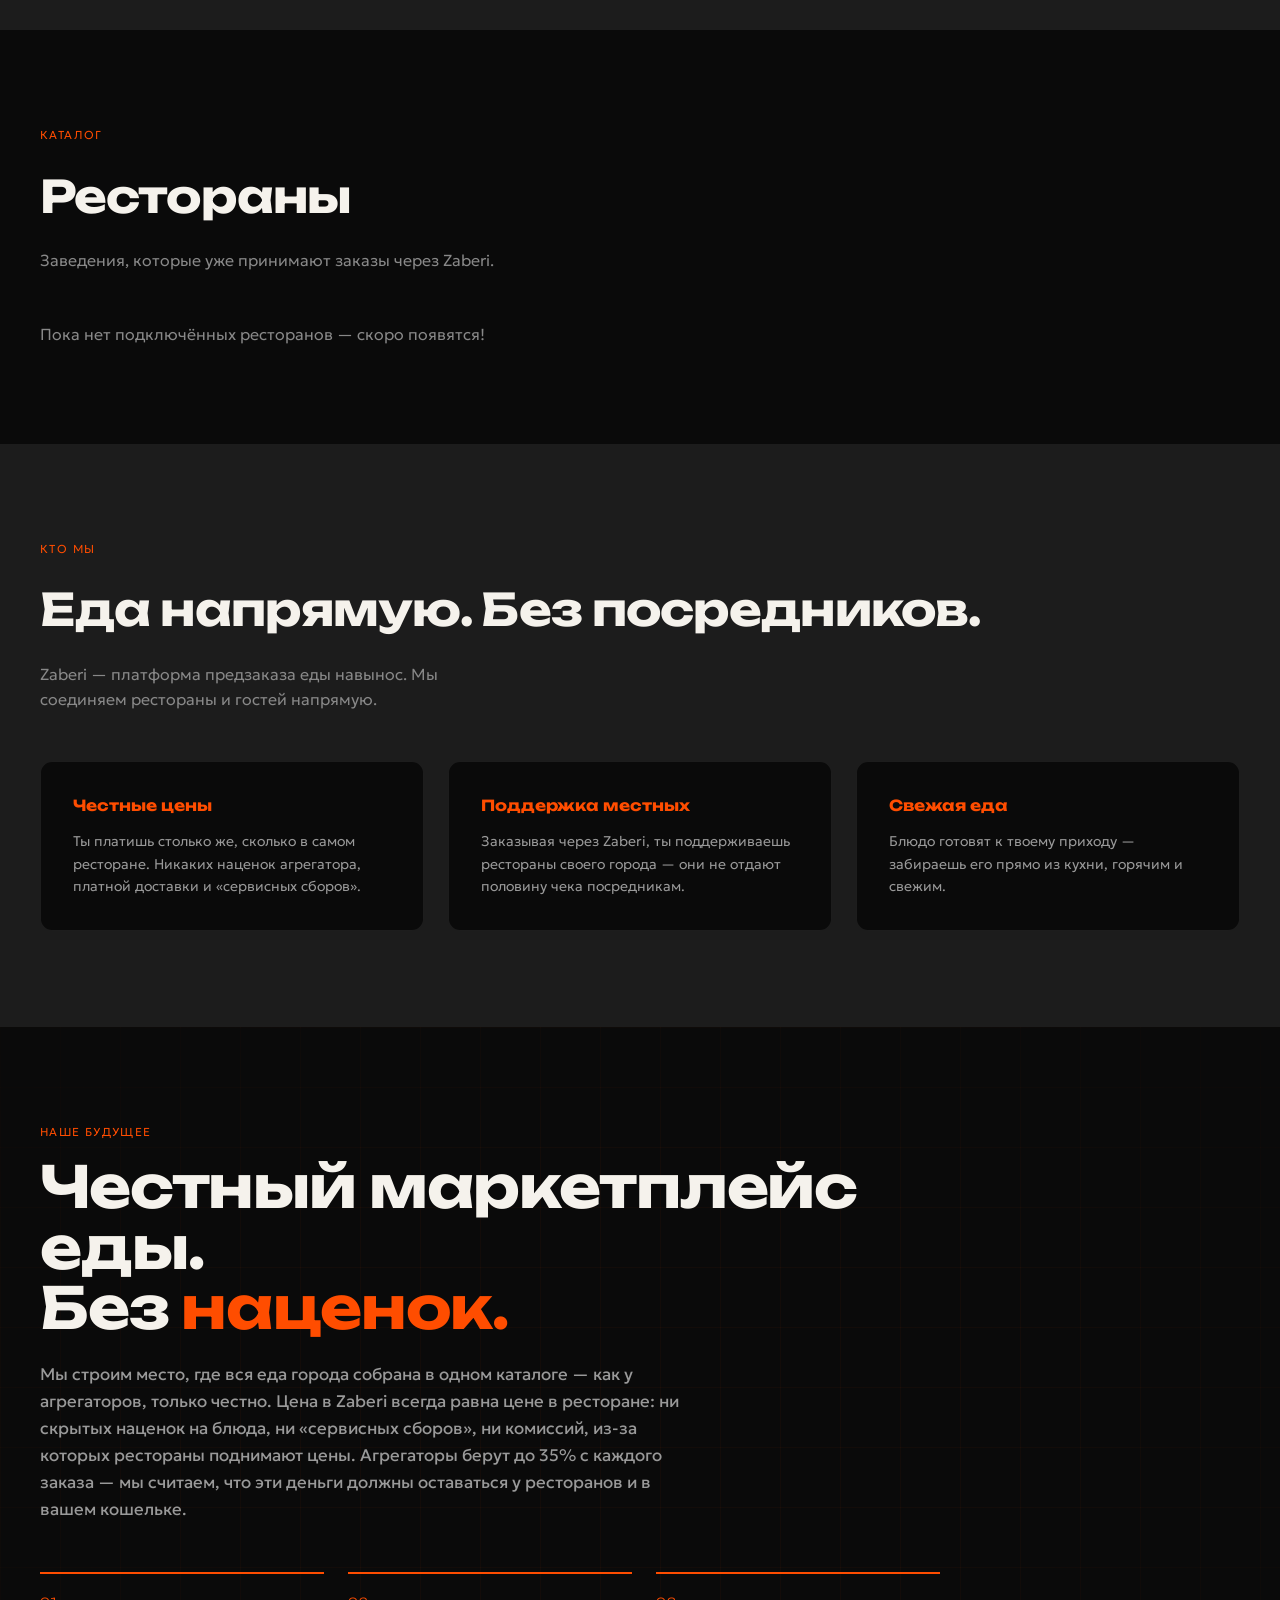
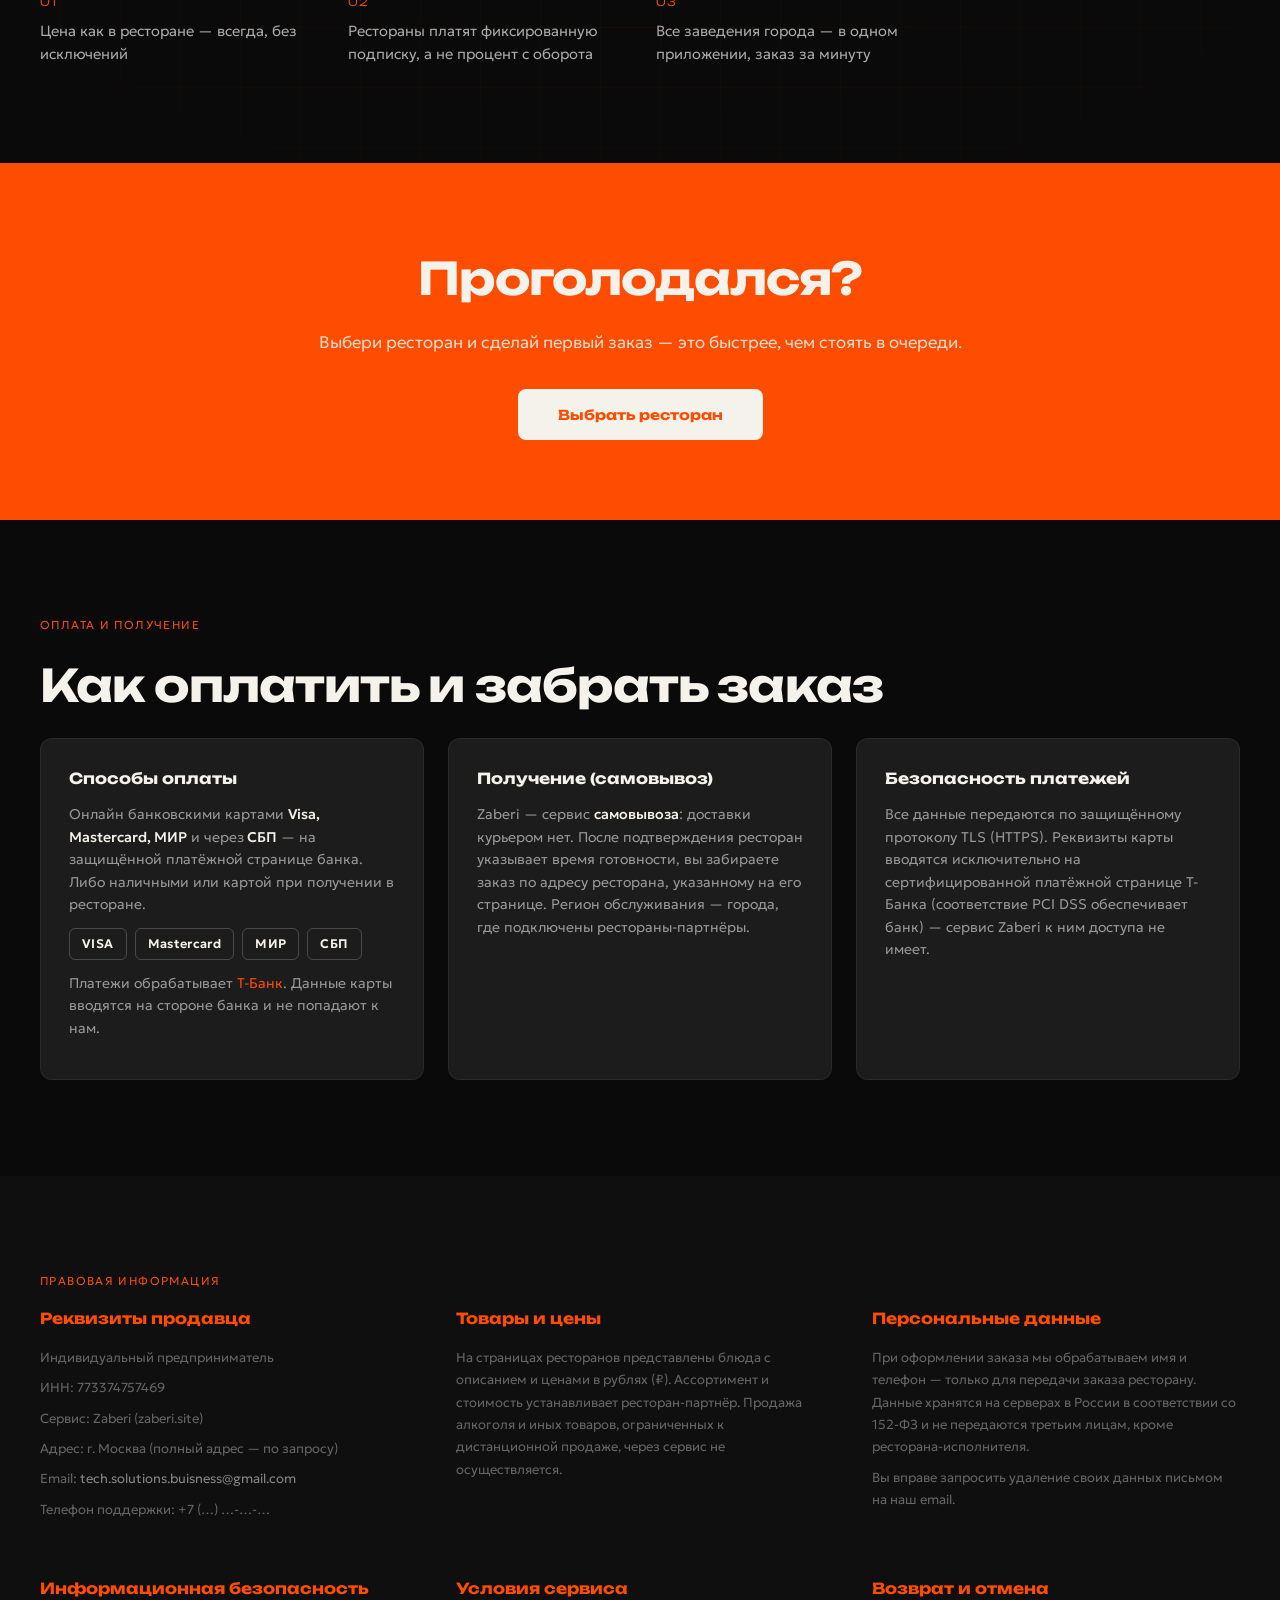
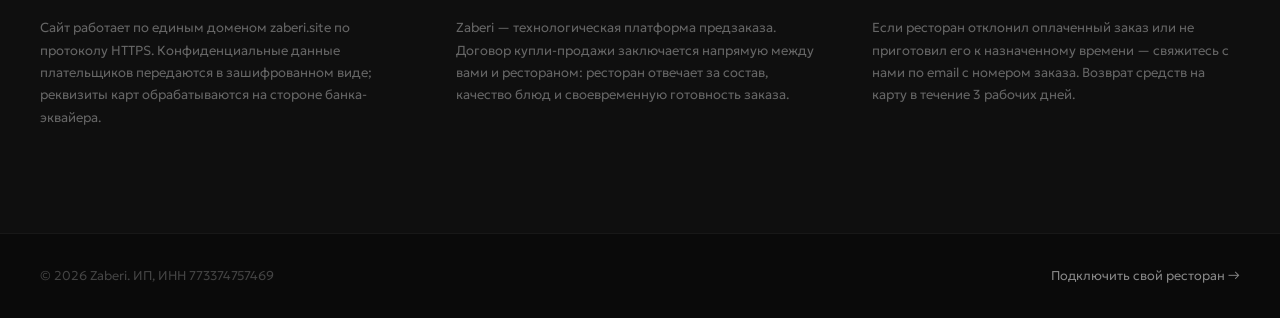
==== commit efd80e45: "Добавить обязательную для эквайринга информацию: способы оплаты, безопасность, условия самовывоза, р" ====
--- a/index.html
+++ b/index.html
@@ -7,8 +7,8 @@
     <meta name="description" content="Заказывай еду навынос из ресторанов города и забирай без ожидания. Zaberi — еда напрямую из ресторана, без агрегаторов и наценок." />
     <link rel="preconnect" href="https://fonts.googleapis.com">
     <link href="https://fonts.googleapis.com/css2?family=Unbounded:wght@400;700;900&family=Geologica:wght@300;400;500&display=swap" rel="stylesheet">
-    <script type="module" crossorigin src="/assets/index-99uiQWCf.js"></script>
-    <link rel="stylesheet" crossorigin href="/assets/index-DDfP8l1k.css">
+    <script type="module" crossorigin src="/assets/index-DC67hxex.js"></script>
+    <link rel="stylesheet" crossorigin href="/assets/index-C9za7J82.css">
   </head>
   <body>
     <div id="root"></div>
--- a/assets/index-C9za7J82.css
+++ b/assets/index-C9za7J82.css
@@ -0,0 +1 @@
+*,:before,:after{box-sizing:border-box;margin:0;padding:0}:root{--black:#0a0a0a;--white:#f5f2ec;--orange:#ff4d00;--orange-soft:#ff6b2b;--gray:#1c1c1c;--gray-mid:#2e2e2e;--gray-text:#888;--font-display:"Unbounded", sans-serif;--font-body:"Geologica", sans-serif}html{scroll-behavior:smooth}body{background:var(--black);color:var(--white);font-family:var(--font-body);font-weight:300;line-height:1.6;overflow-x:hidden}a{color:inherit;text-decoration:none}button{font-family:var(--font-body);cursor:pointer}.site-nav{z-index:100;-webkit-backdrop-filter:blur(12px);backdrop-filter:blur(12px);background:#0a0a0ad9;border-bottom:1px solid #ffffff0f;justify-content:space-between;align-items:center;padding:1.25rem 2.5rem;display:flex;position:fixed;top:0;left:0;right:0}.logo{font-family:var(--font-display);color:var(--white);letter-spacing:-.02em;font-size:1.4rem;font-weight:900}.logo span{color:var(--orange)}.site-nav a:not(.logo){color:var(--gray-text);letter-spacing:.04em;font-size:.85rem;transition:color .2s}.site-nav a:not(.logo):hover{color:var(--white)}.nav-links{align-items:center;gap:2rem;display:flex}.nav-cta{background:var(--orange);border-radius:6px;padding:.55rem 1.25rem;font-weight:500;color:var(--white)!important;transition:background .2s!important}.nav-cta:hover{background:var(--orange-soft)!important}.hero{flex-direction:column;justify-content:center;min-height:88vh;padding:8rem 2.5rem 5rem;display:flex;position:relative;overflow:hidden}.hero-grid{background-image:linear-gradient(#ff4d000a 1px,#0000 1px),linear-gradient(90deg,#ff4d000a 1px,#0000 1px);background-size:60px 60px;position:absolute;inset:0;-webkit-mask-image:radial-gradient(80% 80%,#000 40%,#0000 100%);mask-image:radial-gradient(80% 80%,#000 40%,#0000 100%)}.hero-glow{pointer-events:none;background:radial-gradient(circle,#ff4d001f 0%,#0000 70%);width:600px;height:600px;position:absolute;top:10%;right:-10%}.hero-content{max-width:900px;position:relative}.hero-tag{color:var(--orange);letter-spacing:.1em;text-transform:uppercase;border:1px solid #ff4d0066;border-radius:20px;margin-bottom:2rem;padding:.35rem .9rem;font-size:.75rem;animation:.6s both fadeUp;display:inline-block}h1{font-family:var(--font-display);letter-spacing:-.03em;margin-bottom:1.5rem;font-size:clamp(2.8rem,6vw,5.5rem);font-weight:900;line-height:1;animation:.6s .1s both fadeUp}h1 em{color:var(--orange);font-style:normal}.hero-sub{color:#aaa;max-width:560px;margin-bottom:2.5rem;font-size:1.15rem;font-weight:400;animation:.6s .2s both fadeUp}.hero-btns{flex-wrap:wrap;gap:1rem;animation:.6s .3s both fadeUp;display:flex}.btn-primary{background:var(--orange);color:var(--white);font-family:var(--font-display);letter-spacing:.02em;border:none;border-radius:8px;padding:.9rem 2rem;font-size:.85rem;font-weight:700;transition:transform .15s,background .15s;display:inline-block}.btn-primary:hover{background:var(--orange-soft);transform:translateY(-2px)}.btn-secondary{color:var(--white);font-family:var(--font-display);letter-spacing:.02em;background:0 0;border:1px solid #fff3;border-radius:8px;padding:.9rem 2rem;font-size:.85rem;font-weight:400;transition:border-color .15s;display:inline-block}.btn-secondary:hover{border-color:#ffffff80}.stats{border-top:1px solid #ffffff0f;border-bottom:1px solid #ffffff0f;flex-wrap:wrap;gap:3rem;padding:3rem 2.5rem;display:flex}.stat-num{font-family:var(--font-display);color:var(--orange);font-size:2.2rem;font-weight:900}.stat-label{color:var(--gray-text);margin-top:.2rem;font-size:.85rem}section{padding:6rem 2.5rem}.section-tag{letter-spacing:.12em;text-transform:uppercase;color:var(--orange);margin-bottom:1rem;font-size:.72rem}h2{font-family:var(--font-display);letter-spacing:-.02em;margin-bottom:1rem;font-size:clamp(1.8rem,3.5vw,3rem);font-weight:700}.section-sub{color:#888;max-width:480px;margin-bottom:3rem;font-size:1rem}.how{background:var(--gray)}.steps{grid-template-columns:repeat(auto-fit,minmax(220px,1fr));gap:1px;display:grid}.step{background:var(--gray);border:1px solid #ffffff0f;padding:2.5rem 2rem}.step-num{font-family:var(--font-display);color:var(--orange);letter-spacing:.1em;margin-bottom:1rem;font-size:.7rem}.step h3{font-family:var(--font-display);letter-spacing:-.01em;margin-bottom:.75rem;font-size:1rem;font-weight:700}.step p{color:#777;font-size:.9rem;line-height:1.6}.rest-grid{grid-template-columns:repeat(auto-fill,minmax(280px,1fr));gap:1.5rem;display:grid}.rest-card{background:var(--gray);text-align:left;font-family:var(--font-body);color:var(--white);border:1px solid #ffffff0f;border-radius:12px;padding:2rem;transition:border-color .2s,transform .15s}.rest-card:hover{border-color:#ff4d0066;transform:translateY(-2px)}.rest-card .avatar{width:48px;height:48px;font-family:var(--font-display);color:#fff;border-radius:10px;justify-content:center;align-items:center;margin-bottom:1.25rem;font-size:1.2rem;font-weight:700;display:flex}.rest-card h3{font-family:var(--font-display);letter-spacing:-.01em;margin-bottom:.4rem;font-size:1.05rem;font-weight:700}.rest-card .addr{color:#777;margin-bottom:.9rem;font-size:.85rem}.rest-card .status{letter-spacing:.04em;text-transform:uppercase;font-size:.78rem;font-weight:500}.rest-card .status.open{color:#6bcb77}.rest-card .status.closed{color:#ff6b6b}.catalog-empty{color:var(--gray-text)}.about{background:var(--gray)}.about-cols{grid-template-columns:repeat(auto-fit,minmax(260px,1fr));gap:1.5rem;display:grid}.about-card{background:var(--black);border:1px solid #ffffff14;border-radius:12px;padding:2rem}.about-card h3{font-family:var(--font-display);color:var(--orange);margin-bottom:.75rem;font-size:.95rem;font-weight:700}.about-card p{color:#999;font-size:.88rem}.mission{position:relative;overflow:hidden}.mission .hero-grid{position:absolute;inset:0}.mission-inner{max-width:900px;position:relative}.mission h2{margin-bottom:1.5rem;font-size:clamp(2rem,4.5vw,3.6rem);line-height:1.05}.mission h2 em{color:var(--orange);font-style:normal}.mission-text{color:#999;max-width:640px;margin-bottom:3rem;font-size:1.05rem;font-weight:400}.mission-points{grid-template-columns:repeat(auto-fit,minmax(220px,1fr));gap:1.5rem;display:grid}.mission-point{border-top:2px solid var(--orange);padding-top:1.25rem}.mission-point .mp-num{font-family:var(--font-display);color:var(--orange);letter-spacing:.1em;margin-bottom:.5rem;font-size:.7rem}.mission-point p{color:#aaa;font-size:.92rem}.pay-grid{grid-template-columns:repeat(auto-fit,minmax(280px,1fr));gap:1.5rem;display:grid}.pay-block{background:var(--gray);border:1px solid #ffffff0f;border-radius:12px;padding:1.75rem}.pay-block h3{font-family:var(--font-display);margin-bottom:.75rem;font-size:.95rem;font-weight:700}.pay-block p{color:#999;margin-bottom:.75rem;font-size:.88rem}.pay-block strong{color:var(--white);font-weight:500}.pay-badges{flex-wrap:wrap;gap:8px;margin-bottom:.75rem;display:flex}.pay-badge{letter-spacing:.03em;color:var(--white);border:1px solid #fff3;border-radius:6px;padding:5px 12px;font-size:.78rem;font-weight:600}.pay-provider{color:#777;margin-bottom:0;font-size:.82rem}.pay-provider a{color:var(--orange)}.legal{background:#0f0f0f}.legal-grid{grid-template-columns:repeat(auto-fit,minmax(300px,1fr));gap:3rem;display:grid}.legal-block h3{font-family:var(--font-display);color:var(--orange);margin-bottom:1rem;font-size:.95rem;font-weight:700}.legal-block p{color:#666;margin-bottom:.5rem;font-size:.82rem;line-height:1.7}.legal-block a{color:#888}.cta-band{background:var(--orange);text-align:center;padding:5rem 2.5rem}.cta-band h2{color:var(--white);margin-bottom:1rem}.cta-band p{color:#fffc;margin-bottom:2rem;font-size:1.05rem}.btn-white{background:var(--white);color:var(--orange);font-family:var(--font-display);border-radius:8px;padding:.9rem 2.5rem;font-size:.85rem;font-weight:700;transition:transform .15s;display:inline-block}.btn-white:hover{transform:translateY(-2px)}.rest-page{min-height:100vh;padding:7.5rem 2.5rem 5rem;position:relative;overflow:hidden}.rest-page .hero-grid{position:absolute;inset:0}.rest-page-inner{max-width:1080px;margin:0 auto;position:relative}.back-link{color:var(--gray-text);letter-spacing:.04em;background:0 0;border:none;align-items:center;gap:.4rem;margin-bottom:2rem;padding:0;font-size:.85rem;transition:color .2s;display:inline-flex}.back-link:hover{color:var(--white)}.rest-head{margin-bottom:2.5rem}.rest-head h1{margin-bottom:.5rem;font-size:clamp(2rem,4vw,3.2rem);animation:none}.rest-head .meta{color:var(--gray-text);font-size:.95rem}.widget-holder{justify-content:center;display:flex}.widget-holder pickup-widget{width:100%;max-width:480px;display:block}.site-footer{border-top:1px solid #ffffff0f;flex-wrap:wrap;justify-content:space-between;align-items:center;gap:1rem;padding:2rem 2.5rem;display:flex}.site-footer p{color:#444;font-size:.8rem}.site-footer a{color:#888;transition:color .2s}.site-footer a:hover{color:var(--orange)}@keyframes fadeUp{0%{opacity:0;transform:translateY(20px)}to{opacity:1;transform:translateY(0)}}@media (width<=600px){.site-nav{padding:1rem 1.25rem}.nav-links{gap:1rem}.hero{padding:7rem 1.25rem 4rem}section{padding:4rem 1.25rem}.stats{gap:2rem;padding:2rem 1.25rem}.rest-page{padding:6rem 1.25rem 3rem}.site-footer{text-align:center;flex-direction:column;padding:1.5rem 1.25rem}}
